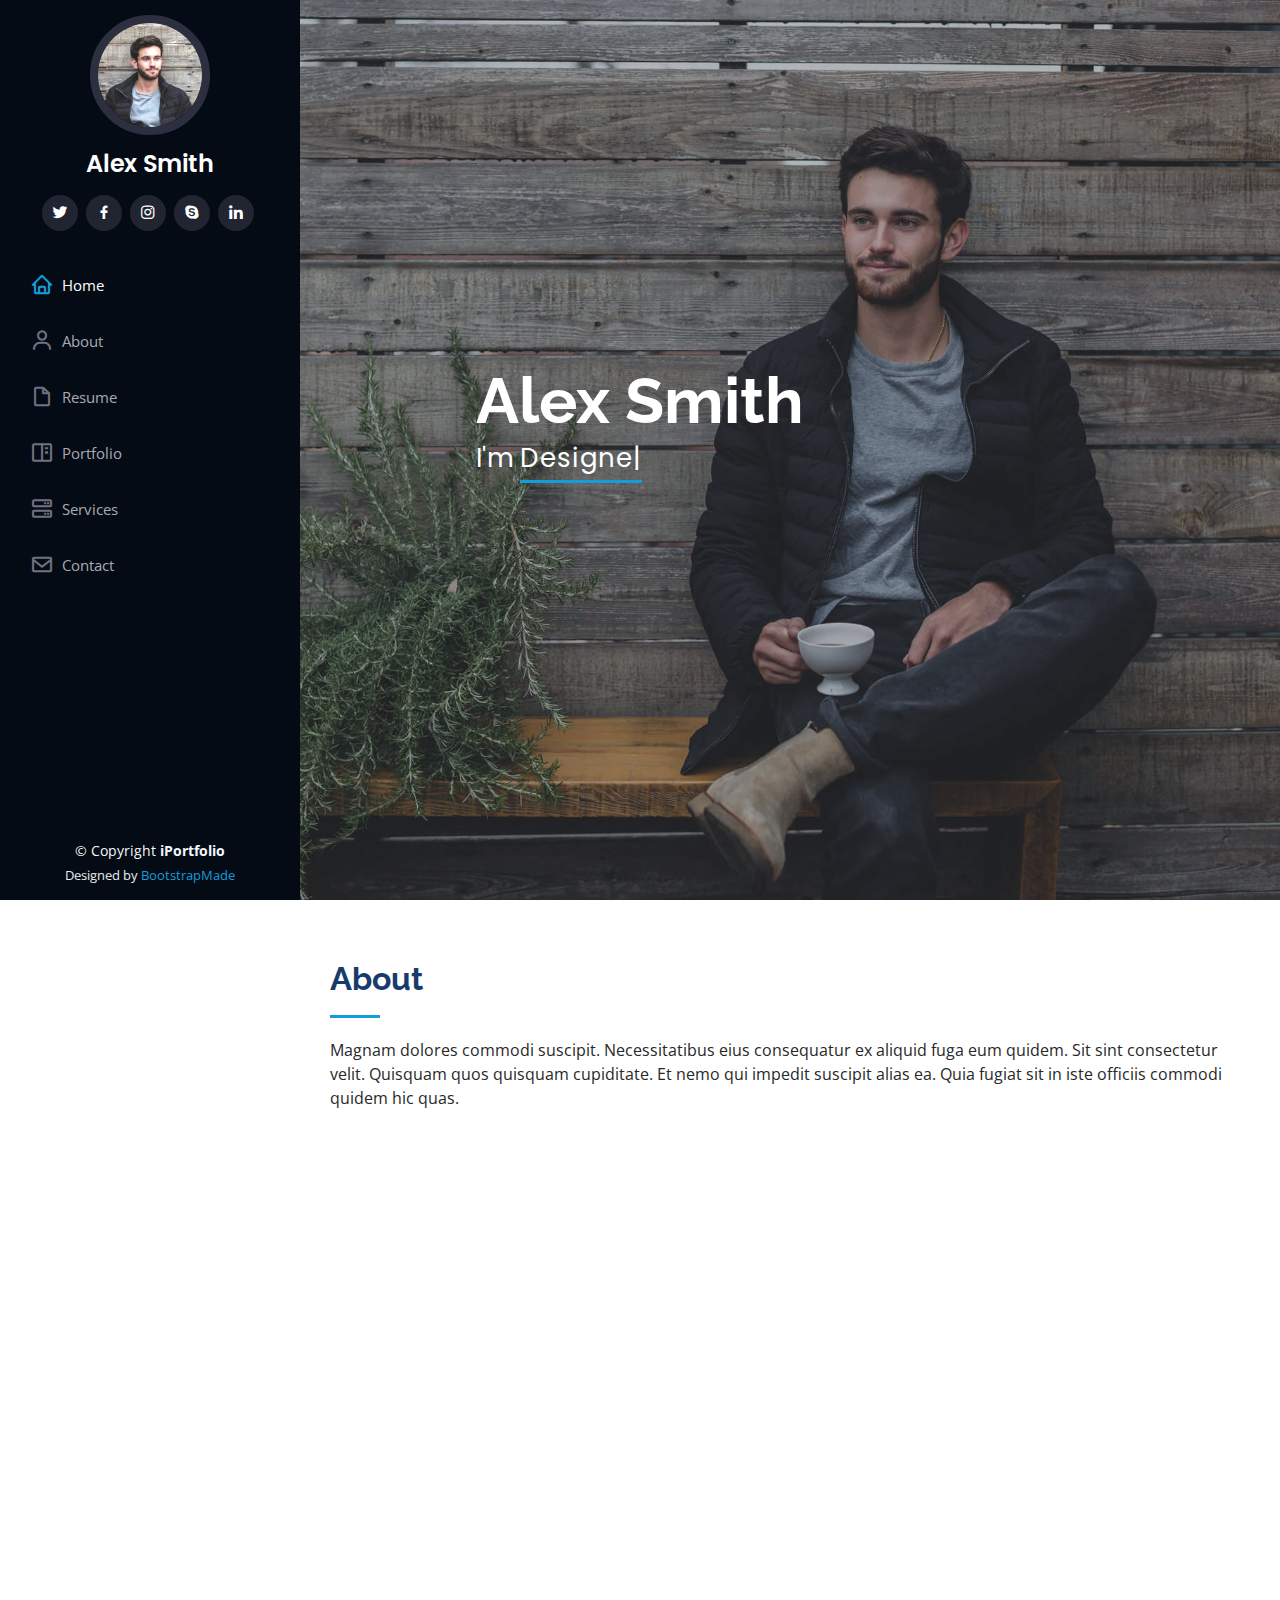
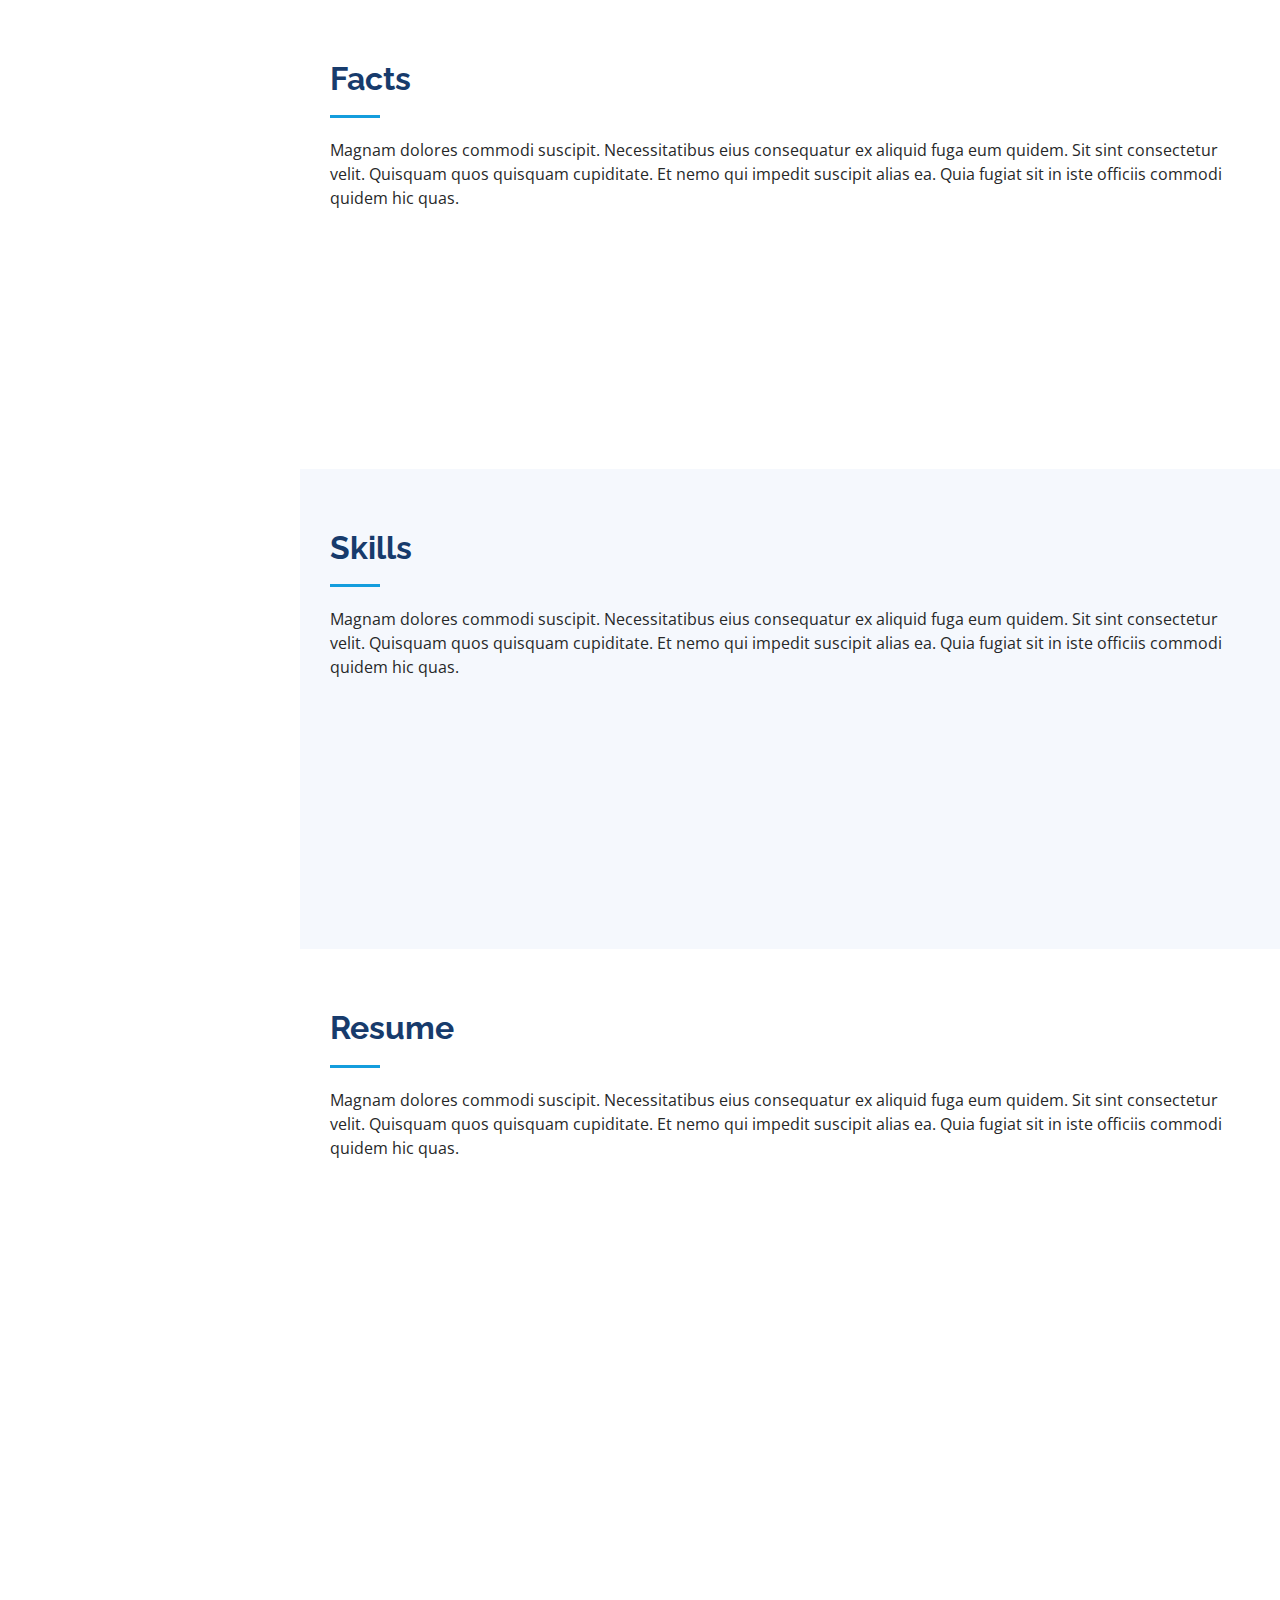
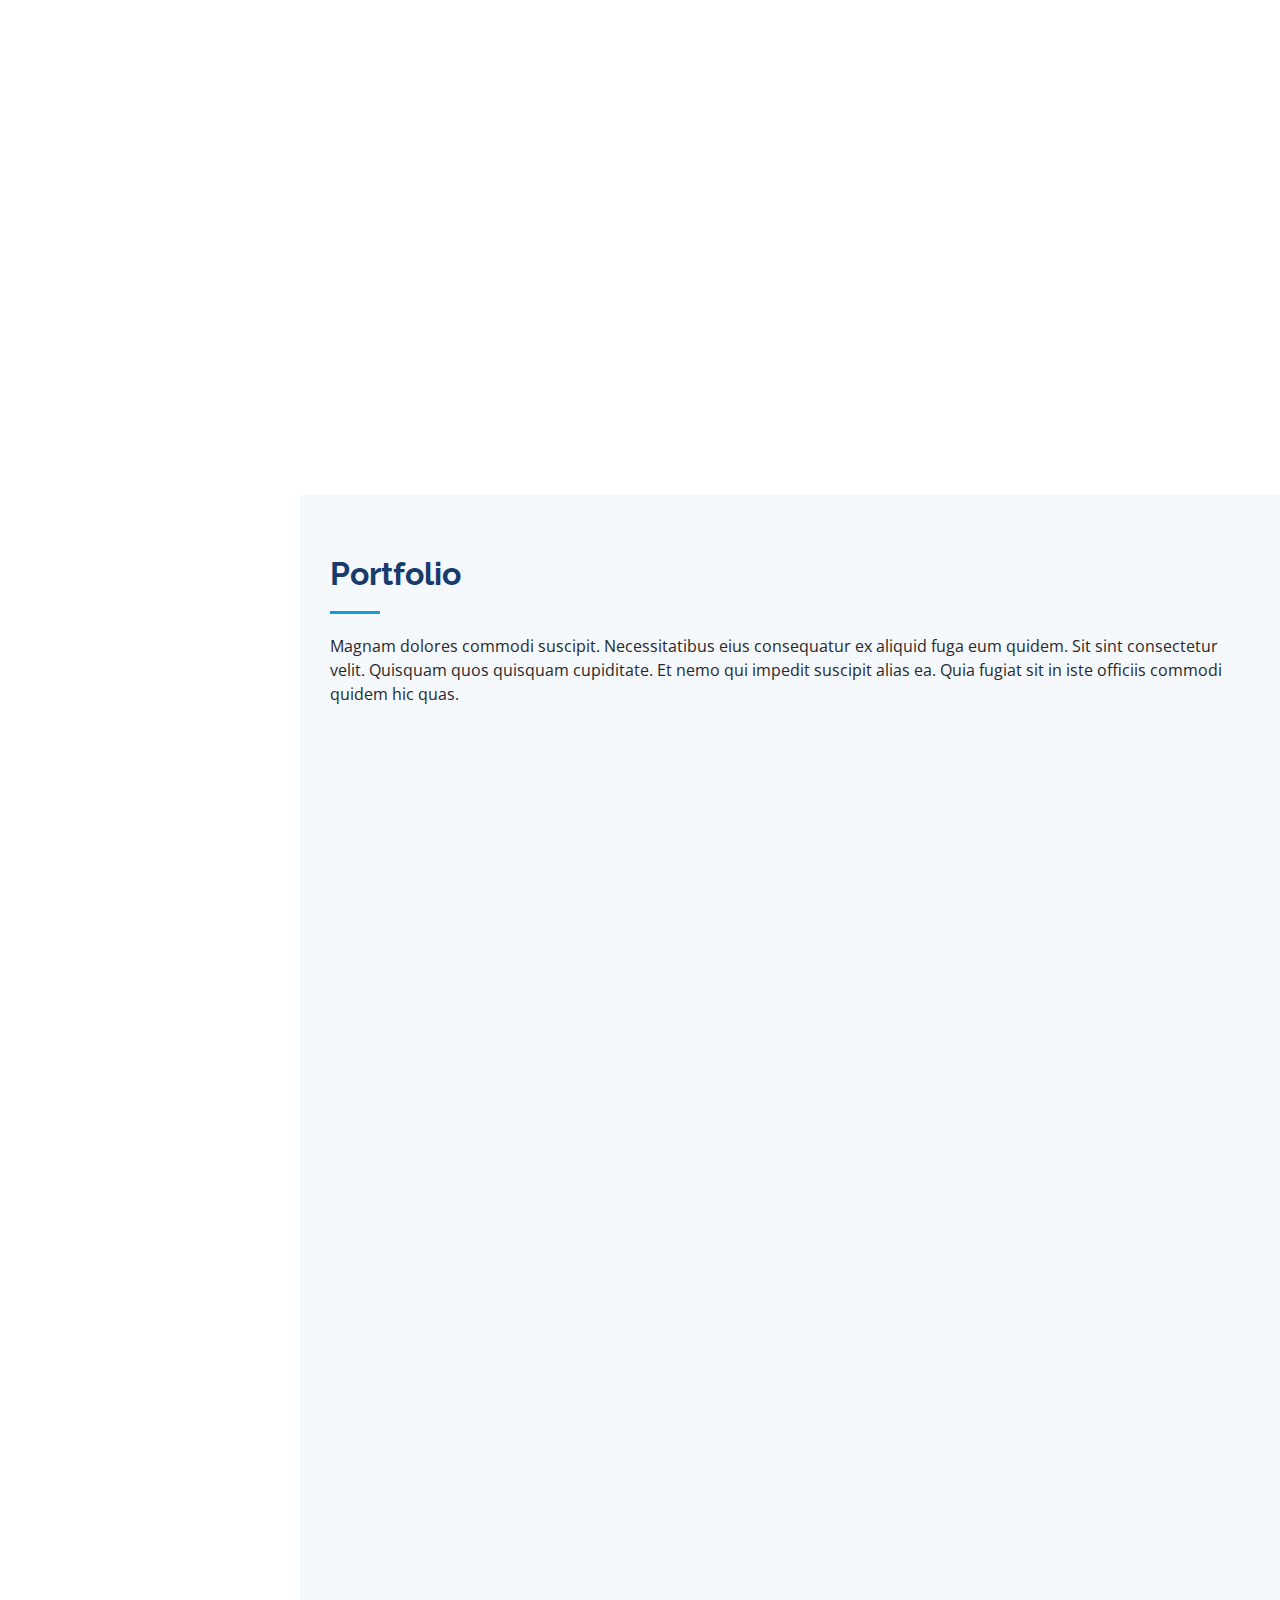
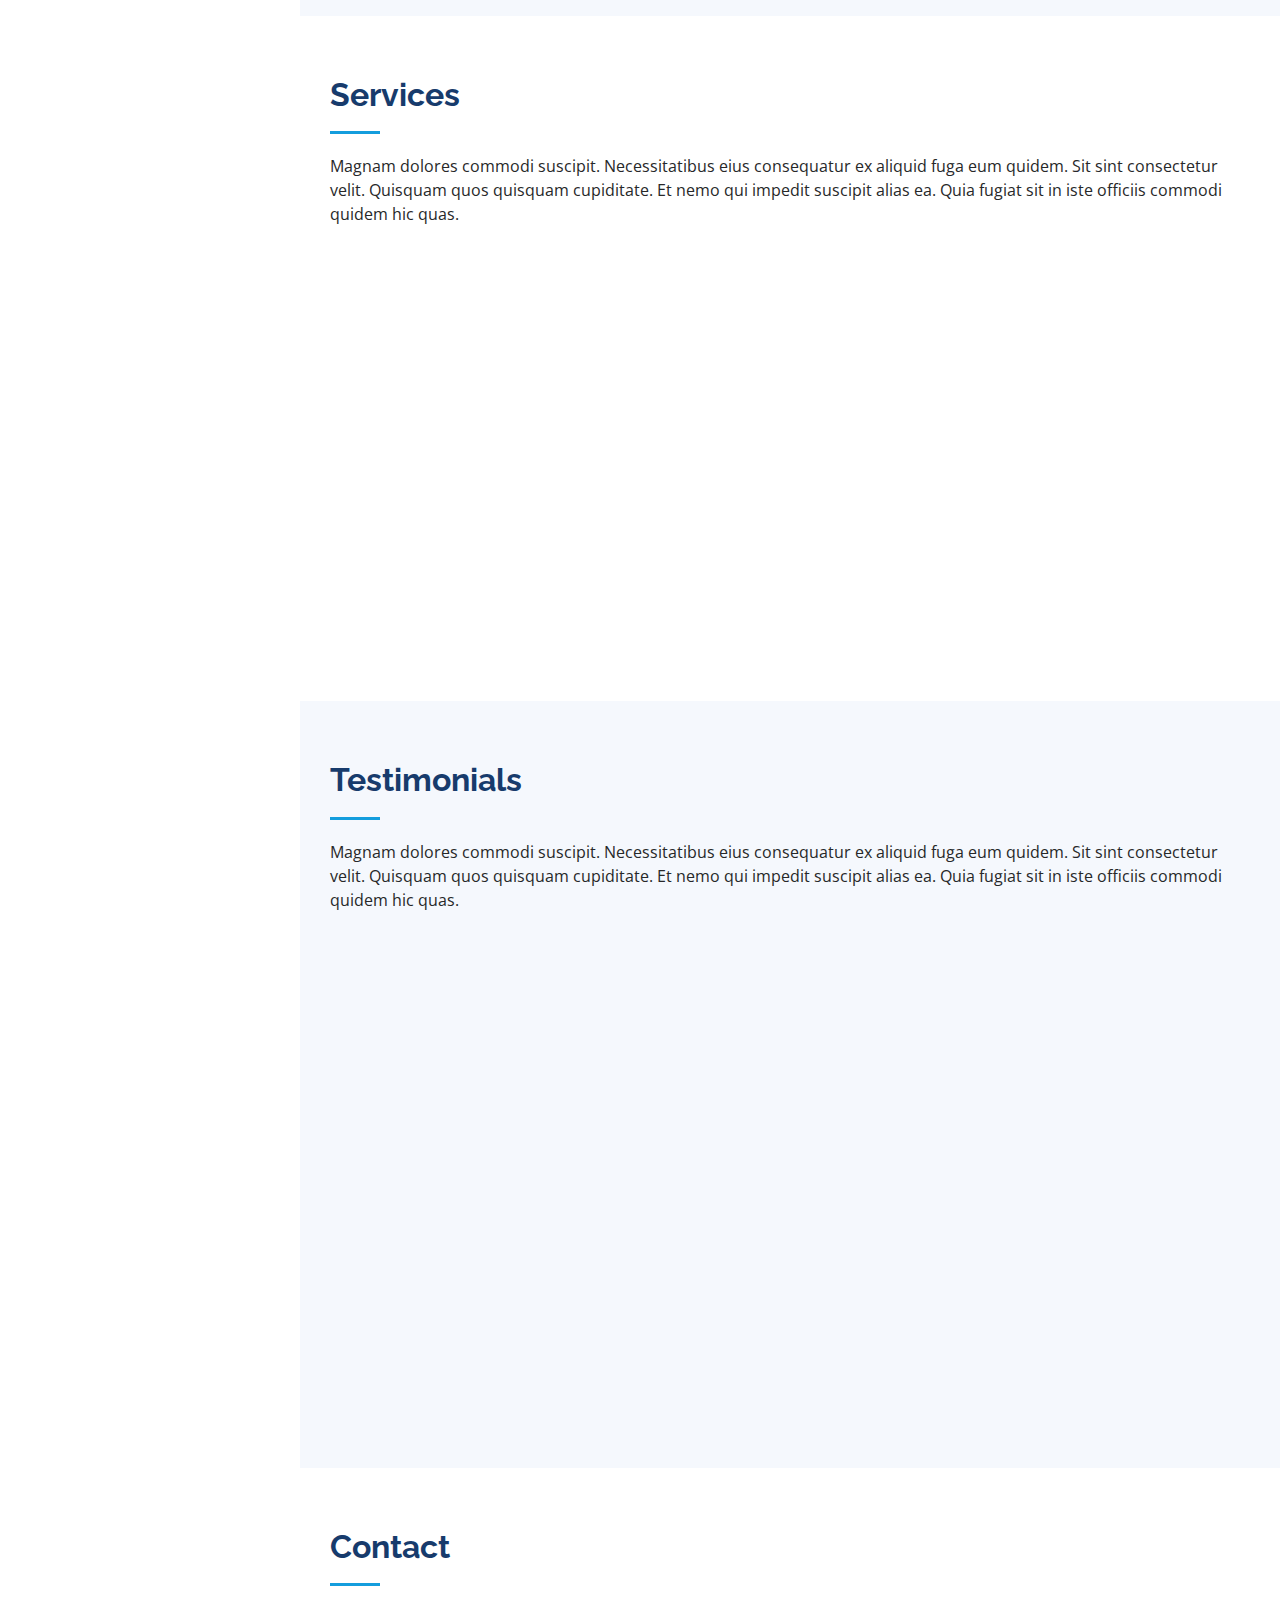
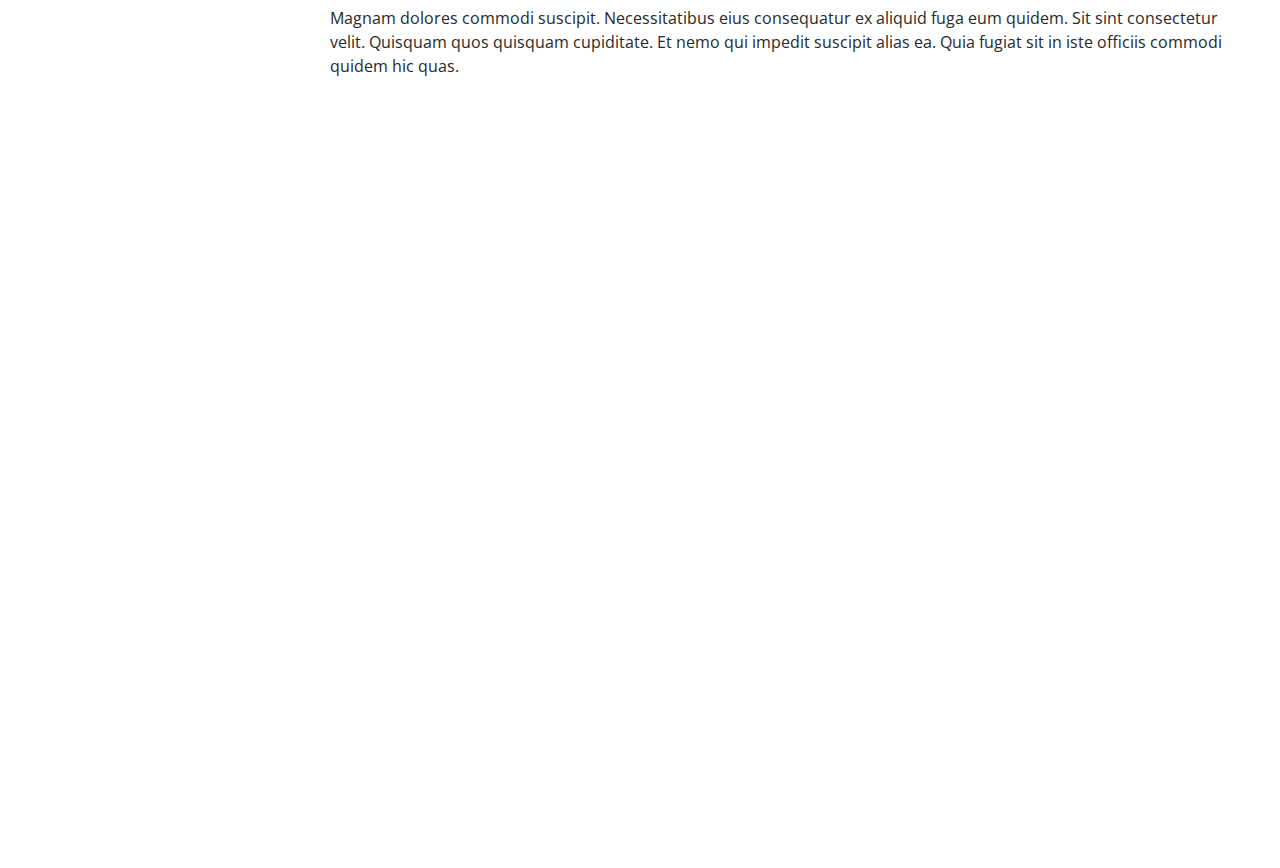
==== index.html @ bb25eb6f "first commit" ====
<!DOCTYPE html>
<html lang="en">

<head>
  <meta charset="utf-8">
  <meta content="width=device-width, initial-scale=1.0" name="viewport">

  <title>iPortfolio Bootstrap Template - Index</title>
  <meta content="" name="description">
  <meta content="" name="keywords">

  <!-- Favicons -->
  <link href="assets/img/favicon.png" rel="icon">
  <link href="assets/img/apple-touch-icon.png" rel="apple-touch-icon">

  <!-- Google Fonts -->
  <link href="https://fonts.googleapis.com/css?family=Open+Sans:300,300i,400,400i,600,600i,700,700i|Raleway:300,300i,400,400i,500,500i,600,600i,700,700i|Poppins:300,300i,400,400i,500,500i,600,600i,700,700i" rel="stylesheet">

  <!-- Vendor CSS Files -->
  <link href="assets/vendor/aos/aos.css" rel="stylesheet">
  <link href="assets/vendor/bootstrap/css/bootstrap.min.css" rel="stylesheet">
  <link href="assets/vendor/bootstrap-icons/bootstrap-icons.css" rel="stylesheet">
  <link href="assets/vendor/boxicons/css/boxicons.min.css" rel="stylesheet">
  <link href="assets/vendor/glightbox/css/glightbox.min.css" rel="stylesheet">
  <link href="assets/vendor/swiper/swiper-bundle.min.css" rel="stylesheet">

  <!-- Template Main CSS File -->
  <link href="assets/css/style.css" rel="stylesheet">

  <!-- =======================================================
  * Template Name: iPortfolio
  * Updated: May 30 2023 with Bootstrap v5.3.0
  * Template URL: https://bootstrapmade.com/iportfolio-bootstrap-portfolio-websites-template/
  * Author: BootstrapMade.com
  * License: https://bootstrapmade.com/license/
  ======================================================== -->
</head>

<body>

  <!-- ======= Mobile nav toggle button ======= -->
  <i class="bi bi-list mobile-nav-toggle d-xl-none"></i>

  <!-- ======= Header ======= -->
  <header id="header">
    <div class="d-flex flex-column">

      <div class="profile">
        <img src="assets/img/profile-img.jpg" alt="" class="img-fluid rounded-circle">
        <h1 class="text-light"><a href="index.html">Alex Smith</a></h1>
        <div class="social-links mt-3 text-center">
          <a href="#" class="twitter"><i class="bx bxl-twitter"></i></a>
          <a href="#" class="facebook"><i class="bx bxl-facebook"></i></a>
          <a href="#" class="instagram"><i class="bx bxl-instagram"></i></a>
          <a href="#" class="google-plus"><i class="bx bxl-skype"></i></a>
          <a href="#" class="linkedin"><i class="bx bxl-linkedin"></i></a>
        </div>
      </div>

      <nav id="navbar" class="nav-menu navbar">
        <ul>
          <li><a href="#hero" class="nav-link scrollto active"><i class="bx bx-home"></i> <span>Home</span></a></li>
          <li><a href="#about" class="nav-link scrollto"><i class="bx bx-user"></i> <span>About</span></a></li>
          <li><a href="#resume" class="nav-link scrollto"><i class="bx bx-file-blank"></i> <span>Resume</span></a></li>
          <li><a href="#portfolio" class="nav-link scrollto"><i class="bx bx-book-content"></i> <span>Portfolio</span></a></li>
          <li><a href="#services" class="nav-link scrollto"><i class="bx bx-server"></i> <span>Services</span></a></li>
          <li><a href="#contact" class="nav-link scrollto"><i class="bx bx-envelope"></i> <span>Contact</span></a></li>
        </ul>
      </nav><!-- .nav-menu -->
    </div>
  </header><!-- End Header -->

  <!-- ======= Hero Section ======= -->
  <section id="hero" class="d-flex flex-column justify-content-center align-items-center">
    <div class="hero-container" data-aos="fade-in">
      <h1>Alex Smith</h1>
      <p>I'm <span class="typed" data-typed-items="Designer, Developer, Freelancer, Photographer"></span></p>
    </div>
  </section><!-- End Hero -->

  <main id="main">

    <!-- ======= About Section ======= -->
    <section id="about" class="about">
      <div class="container">

        <div class="section-title">
          <h2>About</h2>
          <p>Magnam dolores commodi suscipit. Necessitatibus eius consequatur ex aliquid fuga eum quidem. Sit sint consectetur velit. Quisquam quos quisquam cupiditate. Et nemo qui impedit suscipit alias ea. Quia fugiat sit in iste officiis commodi quidem hic quas.</p>
        </div>

        <div class="row">
          <div class="col-lg-4" data-aos="fade-right">
            <img src="assets/img/profile-img.jpg" class="img-fluid" alt="">
          </div>
          <div class="col-lg-8 pt-4 pt-lg-0 content" data-aos="fade-left">
            <h3>UI/UX Designer &amp; Web Developer.</h3>
            <p class="fst-italic">
              Lorem ipsum dolor sit amet, consectetur adipiscing elit, sed do eiusmod tempor incididunt ut labore et dolore
              magna aliqua.
            </p>
            <div class="row">
              <div class="col-lg-6">
                <ul>
                  <li><i class="bi bi-chevron-right"></i> <strong>Birthday:</strong> <span>1 May 1995</span></li>
                  <li><i class="bi bi-chevron-right"></i> <strong>Website:</strong> <span>www.example.com</span></li>
                  <li><i class="bi bi-chevron-right"></i> <strong>Phone:</strong> <span>+123 456 7890</span></li>
                  <li><i class="bi bi-chevron-right"></i> <strong>City:</strong> <span>New York, USA</span></li>
                </ul>
              </div>
              <div class="col-lg-6">
                <ul>
                  <li><i class="bi bi-chevron-right"></i> <strong>Age:</strong> <span>30</span></li>
                  <li><i class="bi bi-chevron-right"></i> <strong>Degree:</strong> <span>Master</span></li>
                  <li><i class="bi bi-chevron-right"></i> <strong>PhEmailone:</strong> <span>email@example.com</span></li>
                  <li><i class="bi bi-chevron-right"></i> <strong>Freelance:</strong> <span>Available</span></li>
                </ul>
              </div>
            </div>
            <p>
              Officiis eligendi itaque labore et dolorum mollitia officiis optio vero. Quisquam sunt adipisci omnis et ut. Nulla accusantium dolor incidunt officia tempore. Et eius omnis.
              Cupiditate ut dicta maxime officiis quidem quia. Sed et consectetur qui quia repellendus itaque neque. Aliquid amet quidem ut quaerat cupiditate. Ab et eum qui repellendus omnis culpa magni laudantium dolores.
            </p>
          </div>
        </div>

      </div>
    </section><!-- End About Section -->

    <!-- ======= Facts Section ======= -->
    <section id="facts" class="facts">
      <div class="container">

        <div class="section-title">
          <h2>Facts</h2>
          <p>Magnam dolores commodi suscipit. Necessitatibus eius consequatur ex aliquid fuga eum quidem. Sit sint consectetur velit. Quisquam quos quisquam cupiditate. Et nemo qui impedit suscipit alias ea. Quia fugiat sit in iste officiis commodi quidem hic quas.</p>
        </div>

        <div class="row no-gutters">

          <div class="col-lg-3 col-md-6 d-md-flex align-items-md-stretch" data-aos="fade-up">
            <div class="count-box">
              <i class="bi bi-emoji-smile"></i>
              <span data-purecounter-start="0" data-purecounter-end="232" data-purecounter-duration="1" class="purecounter"></span>
              <p><strong>Happy Clients</strong> consequuntur quae</p>
            </div>
          </div>

          <div class="col-lg-3 col-md-6 d-md-flex align-items-md-stretch" data-aos="fade-up" data-aos-delay="100">
            <div class="count-box">
              <i class="bi bi-journal-richtext"></i>
              <span data-purecounter-start="0" data-purecounter-end="521" data-purecounter-duration="1" class="purecounter"></span>
              <p><strong>Projects</strong> adipisci atque cum quia aut</p>
            </div>
          </div>

          <div class="col-lg-3 col-md-6 d-md-flex align-items-md-stretch" data-aos="fade-up" data-aos-delay="200">
            <div class="count-box">
              <i class="bi bi-headset"></i>
              <span data-purecounter-start="0" data-purecounter-end="1453" data-purecounter-duration="1" class="purecounter"></span>
              <p><strong>Hours Of Support</strong> aut commodi quaerat</p>
            </div>
          </div>

          <div class="col-lg-3 col-md-6 d-md-flex align-items-md-stretch" data-aos="fade-up" data-aos-delay="300">
            <div class="count-box">
              <i class="bi bi-people"></i>
              <span data-purecounter-start="0" data-purecounter-end="32" data-purecounter-duration="1" class="purecounter"></span>
              <p><strong>Hard Workers</strong> rerum asperiores dolor</p>
            </div>
          </div>

        </div>

      </div>
    </section><!-- End Facts Section -->

    <!-- ======= Skills Section ======= -->
    <section id="skills" class="skills section-bg">
      <div class="container">

        <div class="section-title">
          <h2>Skills</h2>
          <p>Magnam dolores commodi suscipit. Necessitatibus eius consequatur ex aliquid fuga eum quidem. Sit sint consectetur velit. Quisquam quos quisquam cupiditate. Et nemo qui impedit suscipit alias ea. Quia fugiat sit in iste officiis commodi quidem hic quas.</p>
        </div>

        <div class="row skills-content">

          <div class="col-lg-6" data-aos="fade-up">

            <div class="progress">
              <span class="skill">HTML <i class="val">100%</i></span>
              <div class="progress-bar-wrap">
                <div class="progress-bar" role="progressbar" aria-valuenow="100" aria-valuemin="0" aria-valuemax="100"></div>
              </div>
            </div>

            <div class="progress">
              <span class="skill">CSS <i class="val">90%</i></span>
              <div class="progress-bar-wrap">
                <div class="progress-bar" role="progressbar" aria-valuenow="90" aria-valuemin="0" aria-valuemax="100"></div>
              </div>
            </div>

            <div class="progress">
              <span class="skill">JavaScript <i class="val">75%</i></span>
              <div class="progress-bar-wrap">
                <div class="progress-bar" role="progressbar" aria-valuenow="75" aria-valuemin="0" aria-valuemax="100"></div>
              </div>
            </div>

          </div>

          <div class="col-lg-6" data-aos="fade-up" data-aos-delay="100">

            <div class="progress">
              <span class="skill">PHP <i class="val">80%</i></span>
              <div class="progress-bar-wrap">
                <div class="progress-bar" role="progressbar" aria-valuenow="80" aria-valuemin="0" aria-valuemax="100"></div>
              </div>
            </div>

            <div class="progress">
              <span class="skill">WordPress/CMS <i class="val">90%</i></span>
              <div class="progress-bar-wrap">
                <div class="progress-bar" role="progressbar" aria-valuenow="90" aria-valuemin="0" aria-valuemax="100"></div>
              </div>
            </div>

            <div class="progress">
              <span class="skill">Photoshop <i class="val">55%</i></span>
              <div class="progress-bar-wrap">
                <div class="progress-bar" role="progressbar" aria-valuenow="55" aria-valuemin="0" aria-valuemax="100"></div>
              </div>
            </div>

          </div>

        </div>

      </div>
    </section><!-- End Skills Section -->

    <!-- ======= Resume Section ======= -->
    <section id="resume" class="resume">
      <div class="container">

        <div class="section-title">
          <h2>Resume</h2>
          <p>Magnam dolores commodi suscipit. Necessitatibus eius consequatur ex aliquid fuga eum quidem. Sit sint consectetur velit. Quisquam quos quisquam cupiditate. Et nemo qui impedit suscipit alias ea. Quia fugiat sit in iste officiis commodi quidem hic quas.</p>
        </div>

        <div class="row">
          <div class="col-lg-6" data-aos="fade-up">
            <h3 class="resume-title">Sumary</h3>
            <div class="resume-item pb-0">
              <h4>Alex Smith</h4>
              <p><em>Innovative and deadline-driven Graphic Designer with 3+ years of experience designing and developing user-centered digital/print marketing material from initial concept to final, polished deliverable.</em></p>
              <ul>
                <li>Portland par 127,Orlando, FL</li>
                <li>(123) 456-7891</li>
                <li>alice.barkley@example.com</li>
              </ul>
            </div>

            <h3 class="resume-title">Education</h3>
            <div class="resume-item">
              <h4>Master of Fine Arts &amp; Graphic Design</h4>
              <h5>2015 - 2016</h5>
              <p><em>Rochester Institute of Technology, Rochester, NY</em></p>
              <p>Qui deserunt veniam. Et sed aliquam labore tempore sed quisquam iusto autem sit. Ea vero voluptatum qui ut dignissimos deleniti nerada porti sand markend</p>
            </div>
            <div class="resume-item">
              <h4>Bachelor of Fine Arts &amp; Graphic Design</h4>
              <h5>2010 - 2014</h5>
              <p><em>Rochester Institute of Technology, Rochester, NY</em></p>
              <p>Quia nobis sequi est occaecati aut. Repudiandae et iusto quae reiciendis et quis Eius vel ratione eius unde vitae rerum voluptates asperiores voluptatem Earum molestiae consequatur neque etlon sader mart dila</p>
            </div>
          </div>
          <div class="col-lg-6" data-aos="fade-up" data-aos-delay="100">
            <h3 class="resume-title">Professional Experience</h3>
            <div class="resume-item">
              <h4>Senior graphic design specialist</h4>
              <h5>2019 - Present</h5>
              <p><em>Experion, New York, NY </em></p>
              <ul>
                <li>Lead in the design, development, and implementation of the graphic, layout, and production communication materials</li>
                <li>Delegate tasks to the 7 members of the design team and provide counsel on all aspects of the project. </li>
                <li>Supervise the assessment of all graphic materials in order to ensure quality and accuracy of the design</li>
                <li>Oversee the efficient use of production project budgets ranging from $2,000 - $25,000</li>
              </ul>
            </div>
            <div class="resume-item">
              <h4>Graphic design specialist</h4>
              <h5>2017 - 2018</h5>
              <p><em>Stepping Stone Advertising, New York, NY</em></p>
              <ul>
                <li>Developed numerous marketing programs (logos, brochures,infographics, presentations, and advertisements).</li>
                <li>Managed up to 5 projects or tasks at a given time while under pressure</li>
                <li>Recommended and consulted with clients on the most appropriate graphic design</li>
                <li>Created 4+ design presentations and proposals a month for clients and account managers</li>
              </ul>
            </div>
          </div>
        </div>

      </div>
    </section><!-- End Resume Section -->

    <!-- ======= Portfolio Section ======= -->
    <section id="portfolio" class="portfolio section-bg">
      <div class="container">

        <div class="section-title">
          <h2>Portfolio</h2>
          <p>Magnam dolores commodi suscipit. Necessitatibus eius consequatur ex aliquid fuga eum quidem. Sit sint consectetur velit. Quisquam quos quisquam cupiditate. Et nemo qui impedit suscipit alias ea. Quia fugiat sit in iste officiis commodi quidem hic quas.</p>
        </div>

        <div class="row" data-aos="fade-up">
          <div class="col-lg-12 d-flex justify-content-center">
            <ul id="portfolio-flters">
              <li data-filter="*" class="filter-active">All</li>
              <li data-filter=".filter-app">App</li>
              <li data-filter=".filter-card">Card</li>
              <li data-filter=".filter-web">Web</li>
            </ul>
          </div>
        </div>

        <div class="row portfolio-container" data-aos="fade-up" data-aos-delay="100">

          <div class="col-lg-4 col-md-6 portfolio-item filter-app">
            <div class="portfolio-wrap">
              <img src="assets/img/portfolio/portfolio-1.jpg" class="img-fluid" alt="">
              <div class="portfolio-links">
                <a href="assets/img/portfolio/portfolio-1.jpg" data-gallery="portfolioGallery" class="portfolio-lightbox" title="App 1"><i class="bx bx-plus"></i></a>
                <a href="portfolio-details.html" title="More Details"><i class="bx bx-link"></i></a>
              </div>
            </div>
          </div>

          <div class="col-lg-4 col-md-6 portfolio-item filter-web">
            <div class="portfolio-wrap">
              <img src="assets/img/portfolio/portfolio-2.jpg" class="img-fluid" alt="">
              <div class="portfolio-links">
                <a href="assets/img/portfolio/portfolio-2.jpg" data-gallery="portfolioGallery" class="portfolio-lightbox" title="Web 3"><i class="bx bx-plus"></i></a>
                <a href="portfolio-details.html" title="More Details"><i class="bx bx-link"></i></a>
              </div>
            </div>
          </div>

          <div class="col-lg-4 col-md-6 portfolio-item filter-app">
            <div class="portfolio-wrap">
              <img src="assets/img/portfolio/portfolio-3.jpg" class="img-fluid" alt="">
              <div class="portfolio-links">
                <a href="assets/img/portfolio/portfolio-3.jpg" data-gallery="portfolioGallery" class="portfolio-lightbox" title="App 2"><i class="bx bx-plus"></i></a>
                <a href="portfolio-details.html" title="More Details"><i class="bx bx-link"></i></a>
              </div>
            </div>
          </div>

          <div class="col-lg-4 col-md-6 portfolio-item filter-card">
            <div class="portfolio-wrap">
              <img src="assets/img/portfolio/portfolio-4.jpg" class="img-fluid" alt="">
              <div class="portfolio-links">
                <a href="assets/img/portfolio/portfolio-4.jpg" data-gallery="portfolioGallery" class="portfolio-lightbox" title="Card 2"><i class="bx bx-plus"></i></a>
                <a href="portfolio-details.html" title="More Details"><i class="bx bx-link"></i></a>
              </div>
            </div>
          </div>

          <div class="col-lg-4 col-md-6 portfolio-item filter-web">
            <div class="portfolio-wrap">
              <img src="assets/img/portfolio/portfolio-5.jpg" class="img-fluid" alt="">
              <div class="portfolio-links">
                <a href="assets/img/portfolio/portfolio-5.jpg" data-gallery="portfolioGallery" class="portfolio-lightbox" title="Web 2"><i class="bx bx-plus"></i></a>
                <a href="portfolio-details.html" title="More Details"><i class="bx bx-link"></i></a>
              </div>
            </div>
          </div>

          <div class="col-lg-4 col-md-6 portfolio-item filter-app">
            <div class="portfolio-wrap">
              <img src="assets/img/portfolio/portfolio-6.jpg" class="img-fluid" alt="">
              <div class="portfolio-links">
                <a href="assets/img/portfolio/portfolio-6.jpg" data-gallery="portfolioGallery" class="portfolio-lightbox" title="App 3"><i class="bx bx-plus"></i></a>
                <a href="portfolio-details.html" title="More Details"><i class="bx bx-link"></i></a>
              </div>
            </div>
          </div>

          <div class="col-lg-4 col-md-6 portfolio-item filter-card">
            <div class="portfolio-wrap">
              <img src="assets/img/portfolio/portfolio-7.jpg" class="img-fluid" alt="">
              <div class="portfolio-links">
                <a href="assets/img/portfolio/portfolio-7.jpg" data-gallery="portfolioGallery" class="portfolio-lightbox" title="Card 1"><i class="bx bx-plus"></i></a>
                <a href="portfolio-details.html" title="More Details"><i class="bx bx-link"></i></a>
              </div>
            </div>
          </div>

          <div class="col-lg-4 col-md-6 portfolio-item filter-card">
            <div class="portfolio-wrap">
              <img src="assets/img/portfolio/portfolio-8.jpg" class="img-fluid" alt="">
              <div class="portfolio-links">
                <a href="assets/img/portfolio/portfolio-8.jpg" data-gallery="portfolioGallery" class="portfolio-lightbox" title="Card 3"><i class="bx bx-plus"></i></a>
                <a href="portfolio-details.html" title="More Details"><i class="bx bx-link"></i></a>
              </div>
            </div>
          </div>

          <div class="col-lg-4 col-md-6 portfolio-item filter-web">
            <div class="portfolio-wrap">
              <img src="assets/img/portfolio/portfolio-9.jpg" class="img-fluid" alt="">
              <div class="portfolio-links">
                <a href="assets/img/portfolio/portfolio-9.jpg" data-gallery="portfolioGallery" class="portfolio-lightbox" title="Web 3"><i class="bx bx-plus"></i></a>
                <a href="portfolio-details.html" title="More Details"><i class="bx bx-link"></i></a>
              </div>
            </div>
          </div>

        </div>

      </div>
    </section><!-- End Portfolio Section -->

    <!-- ======= Services Section ======= -->
    <section id="services" class="services">
      <div class="container">

        <div class="section-title">
          <h2>Services</h2>
          <p>Magnam dolores commodi suscipit. Necessitatibus eius consequatur ex aliquid fuga eum quidem. Sit sint consectetur velit. Quisquam quos quisquam cupiditate. Et nemo qui impedit suscipit alias ea. Quia fugiat sit in iste officiis commodi quidem hic quas.</p>
        </div>

        <div class="row">
          <div class="col-lg-4 col-md-6 icon-box" data-aos="fade-up">
            <div class="icon"><i class="bi bi-briefcase"></i></div>
            <h4 class="title"><a href="">Lorem Ipsum</a></h4>
            <p class="description">Voluptatum deleniti atque corrupti quos dolores et quas molestias excepturi sint occaecati cupiditate non provident</p>
          </div>
          <div class="col-lg-4 col-md-6 icon-box" data-aos="fade-up" data-aos-delay="100">
            <div class="icon"><i class="bi bi-card-checklist"></i></div>
            <h4 class="title"><a href="">Dolor Sitema</a></h4>
            <p class="description">Minim veniam, quis nostrud exercitation ullamco laboris nisi ut aliquip ex ea commodo consequat tarad limino ata</p>
          </div>
          <div class="col-lg-4 col-md-6 icon-box" data-aos="fade-up" data-aos-delay="200">
            <div class="icon"><i class="bi bi-bar-chart"></i></div>
            <h4 class="title"><a href="">Sed ut perspiciatis</a></h4>
            <p class="description">Duis aute irure dolor in reprehenderit in voluptate velit esse cillum dolore eu fugiat nulla pariatur</p>
          </div>
          <div class="col-lg-4 col-md-6 icon-box" data-aos="fade-up" data-aos-delay="300">
            <div class="icon"><i class="bi bi-binoculars"></i></div>
            <h4 class="title"><a href="">Magni Dolores</a></h4>
            <p class="description">Excepteur sint occaecat cupidatat non proident, sunt in culpa qui officia deserunt mollit anim id est laborum</p>
          </div>
          <div class="col-lg-4 col-md-6 icon-box" data-aos="fade-up" data-aos-delay="400">
            <div class="icon"><i class="bi bi-brightness-high"></i></div>
            <h4 class="title"><a href="">Nemo Enim</a></h4>
            <p class="description">At vero eos et accusamus et iusto odio dignissimos ducimus qui blanditiis praesentium voluptatum deleniti atque</p>
          </div>
          <div class="col-lg-4 col-md-6 icon-box" data-aos="fade-up" data-aos-delay="500">
            <div class="icon"><i class="bi bi-calendar4-week"></i></div>
            <h4 class="title"><a href="">Eiusmod Tempor</a></h4>
            <p class="description">Et harum quidem rerum facilis est et expedita distinctio. Nam libero tempore, cum soluta nobis est eligendi</p>
          </div>
        </div>

      </div>
    </section><!-- End Services Section -->

    <!-- ======= Testimonials Section ======= -->
    <section id="testimonials" class="testimonials section-bg">
      <div class="container">

        <div class="section-title">
          <h2>Testimonials</h2>
          <p>Magnam dolores commodi suscipit. Necessitatibus eius consequatur ex aliquid fuga eum quidem. Sit sint consectetur velit. Quisquam quos quisquam cupiditate. Et nemo qui impedit suscipit alias ea. Quia fugiat sit in iste officiis commodi quidem hic quas.</p>
        </div>

        <div class="testimonials-slider swiper" data-aos="fade-up" data-aos-delay="100">
          <div class="swiper-wrapper">

            <div class="swiper-slide">
              <div class="testimonial-item" data-aos="fade-up">
                <p>
                  <i class="bx bxs-quote-alt-left quote-icon-left"></i>
                  Proin iaculis purus consequat sem cure digni ssim donec porttitora entum suscipit rhoncus. Accusantium quam, ultricies eget id, aliquam eget nibh et. Maecen aliquam, risus at semper.
                  <i class="bx bxs-quote-alt-right quote-icon-right"></i>
                </p>
                <img src="assets/img/testimonials/testimonials-1.jpg" class="testimonial-img" alt="">
                <h3>Saul Goodman</h3>
                <h4>Ceo &amp; Founder</h4>
              </div>
            </div><!-- End testimonial item -->

            <div class="swiper-slide">
              <div class="testimonial-item" data-aos="fade-up" data-aos-delay="100">
                <p>
                  <i class="bx bxs-quote-alt-left quote-icon-left"></i>
                  Export tempor illum tamen malis malis eram quae irure esse labore quem cillum quid cillum eram malis quorum velit fore eram velit sunt aliqua noster fugiat irure amet legam anim culpa.
                  <i class="bx bxs-quote-alt-right quote-icon-right"></i>
                </p>
                <img src="assets/img/testimonials/testimonials-2.jpg" class="testimonial-img" alt="">
                <h3>Sara Wilsson</h3>
                <h4>Designer</h4>
              </div>
            </div><!-- End testimonial item -->

            <div class="swiper-slide">
              <div class="testimonial-item" data-aos="fade-up" data-aos-delay="200">
                <p>
                  <i class="bx bxs-quote-alt-left quote-icon-left"></i>
                  Enim nisi quem export duis labore cillum quae magna enim sint quorum nulla quem veniam duis minim tempor labore quem eram duis noster aute amet eram fore quis sint minim.
                  <i class="bx bxs-quote-alt-right quote-icon-right"></i>
                </p>
                <img src="assets/img/testimonials/testimonials-3.jpg" class="testimonial-img" alt="">
                <h3>Jena Karlis</h3>
                <h4>Store Owner</h4>
              </div>
            </div><!-- End testimonial item -->

            <div class="swiper-slide">
              <div class="testimonial-item" data-aos="fade-up" data-aos-delay="300">
                <p>
                  <i class="bx bxs-quote-alt-left quote-icon-left"></i>
                  Fugiat enim eram quae cillum dolore dolor amet nulla culpa multos export minim fugiat minim velit minim dolor enim duis veniam ipsum anim magna sunt elit fore quem dolore labore illum veniam.
                  <i class="bx bxs-quote-alt-right quote-icon-right"></i>
                </p>
                <img src="assets/img/testimonials/testimonials-4.jpg" class="testimonial-img" alt="">
                <h3>Matt Brandon</h3>
                <h4>Freelancer</h4>
              </div>
            </div><!-- End testimonial item -->

            <div class="swiper-slide">
              <div class="testimonial-item" data-aos="fade-up" data-aos-delay="400">
                <p>
                  <i class="bx bxs-quote-alt-left quote-icon-left"></i>
                  Quis quorum aliqua sint quem legam fore sunt eram irure aliqua veniam tempor noster veniam enim culpa labore duis sunt culpa nulla illum cillum fugiat legam esse veniam culpa fore nisi cillum quid.
                  <i class="bx bxs-quote-alt-right quote-icon-right"></i>
                </p>
                <img src="assets/img/testimonials/testimonials-5.jpg" class="testimonial-img" alt="">
                <h3>John Larson</h3>
                <h4>Entrepreneur</h4>
              </div>
            </div><!-- End testimonial item -->

          </div>
          <div class="swiper-pagination"></div>
        </div>

      </div>
    </section><!-- End Testimonials Section -->

    <!-- ======= Contact Section ======= -->
    <section id="contact" class="contact">
      <div class="container">

        <div class="section-title">
          <h2>Contact</h2>
          <p>Magnam dolores commodi suscipit. Necessitatibus eius consequatur ex aliquid fuga eum quidem. Sit sint consectetur velit. Quisquam quos quisquam cupiditate. Et nemo qui impedit suscipit alias ea. Quia fugiat sit in iste officiis commodi quidem hic quas.</p>
        </div>

        <div class="row" data-aos="fade-in">

          <div class="col-lg-5 d-flex align-items-stretch">
            <div class="info">
              <div class="address">
                <i class="bi bi-geo-alt"></i>
                <h4>Location:</h4>
                <p>A108 Adam Street, New York, NY 535022</p>
              </div>

              <div class="email">
                <i class="bi bi-envelope"></i>
                <h4>Email:</h4>
                <p>info@example.com</p>
              </div>

              <div class="phone">
                <i class="bi bi-phone"></i>
                <h4>Call:</h4>
                <p>+1 5589 55488 55s</p>
              </div>

              <iframe src="https://www.google.com/maps/embed?pb=!1m14!1m8!1m3!1d12097.433213460943!2d-74.0062269!3d40.7101282!3m2!1i1024!2i768!4f13.1!3m3!1m2!1s0x0%3A0xb89d1fe6bc499443!2sDowntown+Conference+Center!5e0!3m2!1smk!2sbg!4v1539943755621" frameborder="0" style="border:0; width: 100%; height: 290px;" allowfullscreen></iframe>
            </div>

          </div>

          <div class="col-lg-7 mt-5 mt-lg-0 d-flex align-items-stretch">
            <form action="forms/contact.php" method="post" role="form" class="php-email-form">
              <div class="row">
                <div class="form-group col-md-6">
                  <label for="name">Your Name</label>
                  <input type="text" name="name" class="form-control" id="name" required>
                </div>
                <div class="form-group col-md-6">
                  <label for="name">Your Email</label>
                  <input type="email" class="form-control" name="email" id="email" required>
                </div>
              </div>
              <div class="form-group">
                <label for="name">Subject</label>
                <input type="text" class="form-control" name="subject" id="subject" required>
              </div>
              <div class="form-group">
                <label for="name">Message</label>
                <textarea class="form-control" name="message" rows="10" required></textarea>
              </div>
              <div class="my-3">
                <div class="loading">Loading</div>
                <div class="error-message"></div>
                <div class="sent-message">Your message has been sent. Thank you!</div>
              </div>
              <div class="text-center"><button type="submit">Send Message</button></div>
            </form>
          </div>

        </div>

      </div>
    </section><!-- End Contact Section -->

  </main><!-- End #main -->

  <!-- ======= Footer ======= -->
  <footer id="footer">
    <div class="container">
      <div class="copyright">
        &copy; Copyright <strong><span>iPortfolio</span></strong>
      </div>
      <div class="credits">
        <!-- All the links in the footer should remain intact. -->
        <!-- You can delete the links only if you purchased the pro version. -->
        <!-- Licensing information: https://bootstrapmade.com/license/ -->
        <!-- Purchase the pro version with working PHP/AJAX contact form: https://bootstrapmade.com/iportfolio-bootstrap-portfolio-websites-template/ -->
        Designed by <a href="https://bootstrapmade.com/">BootstrapMade</a>
      </div>
    </div>
  </footer><!-- End  Footer -->

  <a href="#" class="back-to-top d-flex align-items-center justify-content-center"><i class="bi bi-arrow-up-short"></i></a>

  <!-- Vendor JS Files -->
  <script src="assets/vendor/purecounter/purecounter_vanilla.js"></script>
  <script src="assets/vendor/aos/aos.js"></script>
  <script src="assets/vendor/bootstrap/js/bootstrap.bundle.min.js"></script>
  <script src="assets/vendor/glightbox/js/glightbox.min.js"></script>
  <script src="assets/vendor/isotope-layout/isotope.pkgd.min.js"></script>
  <script src="assets/vendor/swiper/swiper-bundle.min.js"></script>
  <script src="assets/vendor/typed.js/typed.umd.js"></script>
  <script src="assets/vendor/waypoints/noframework.waypoints.js"></script>
  <script src="assets/vendor/php-email-form/validate.js"></script>

  <!-- Template Main JS File -->
  <script src="assets/js/main.js"></script>

</body>

</html>
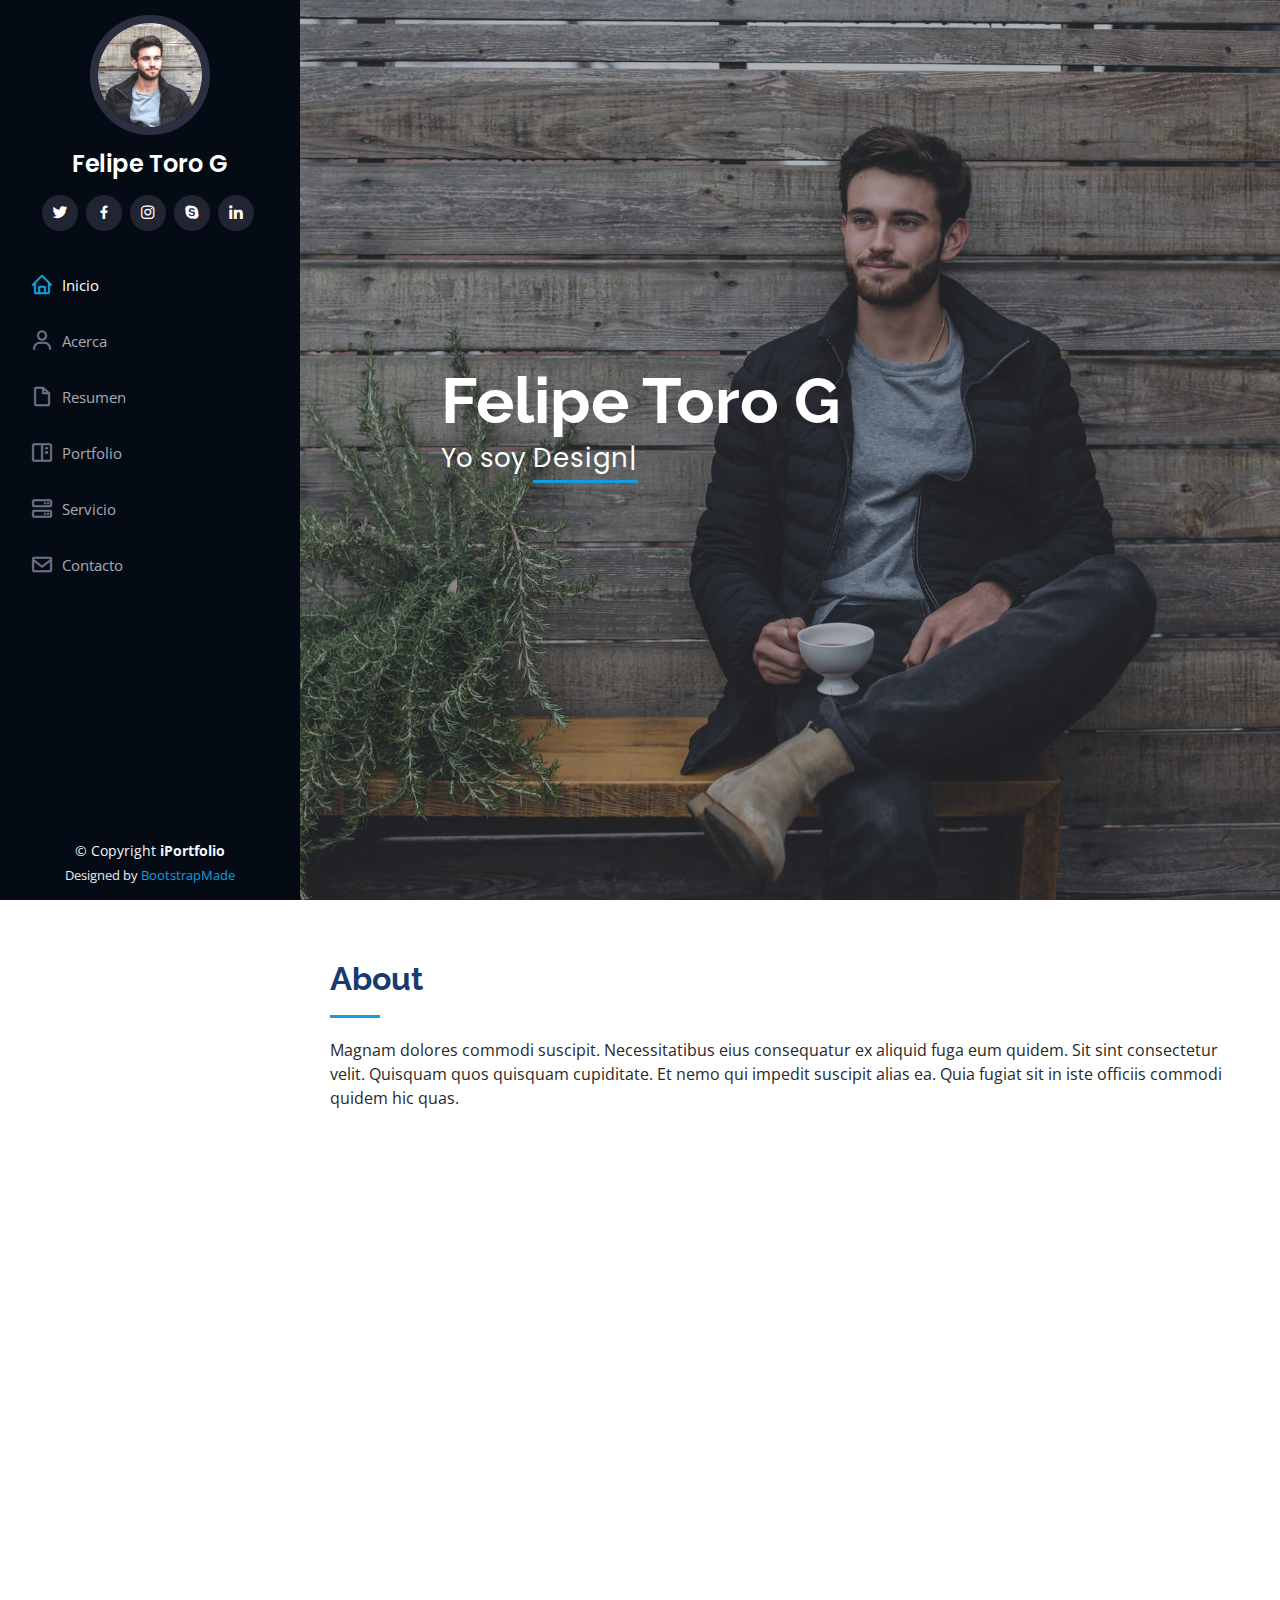
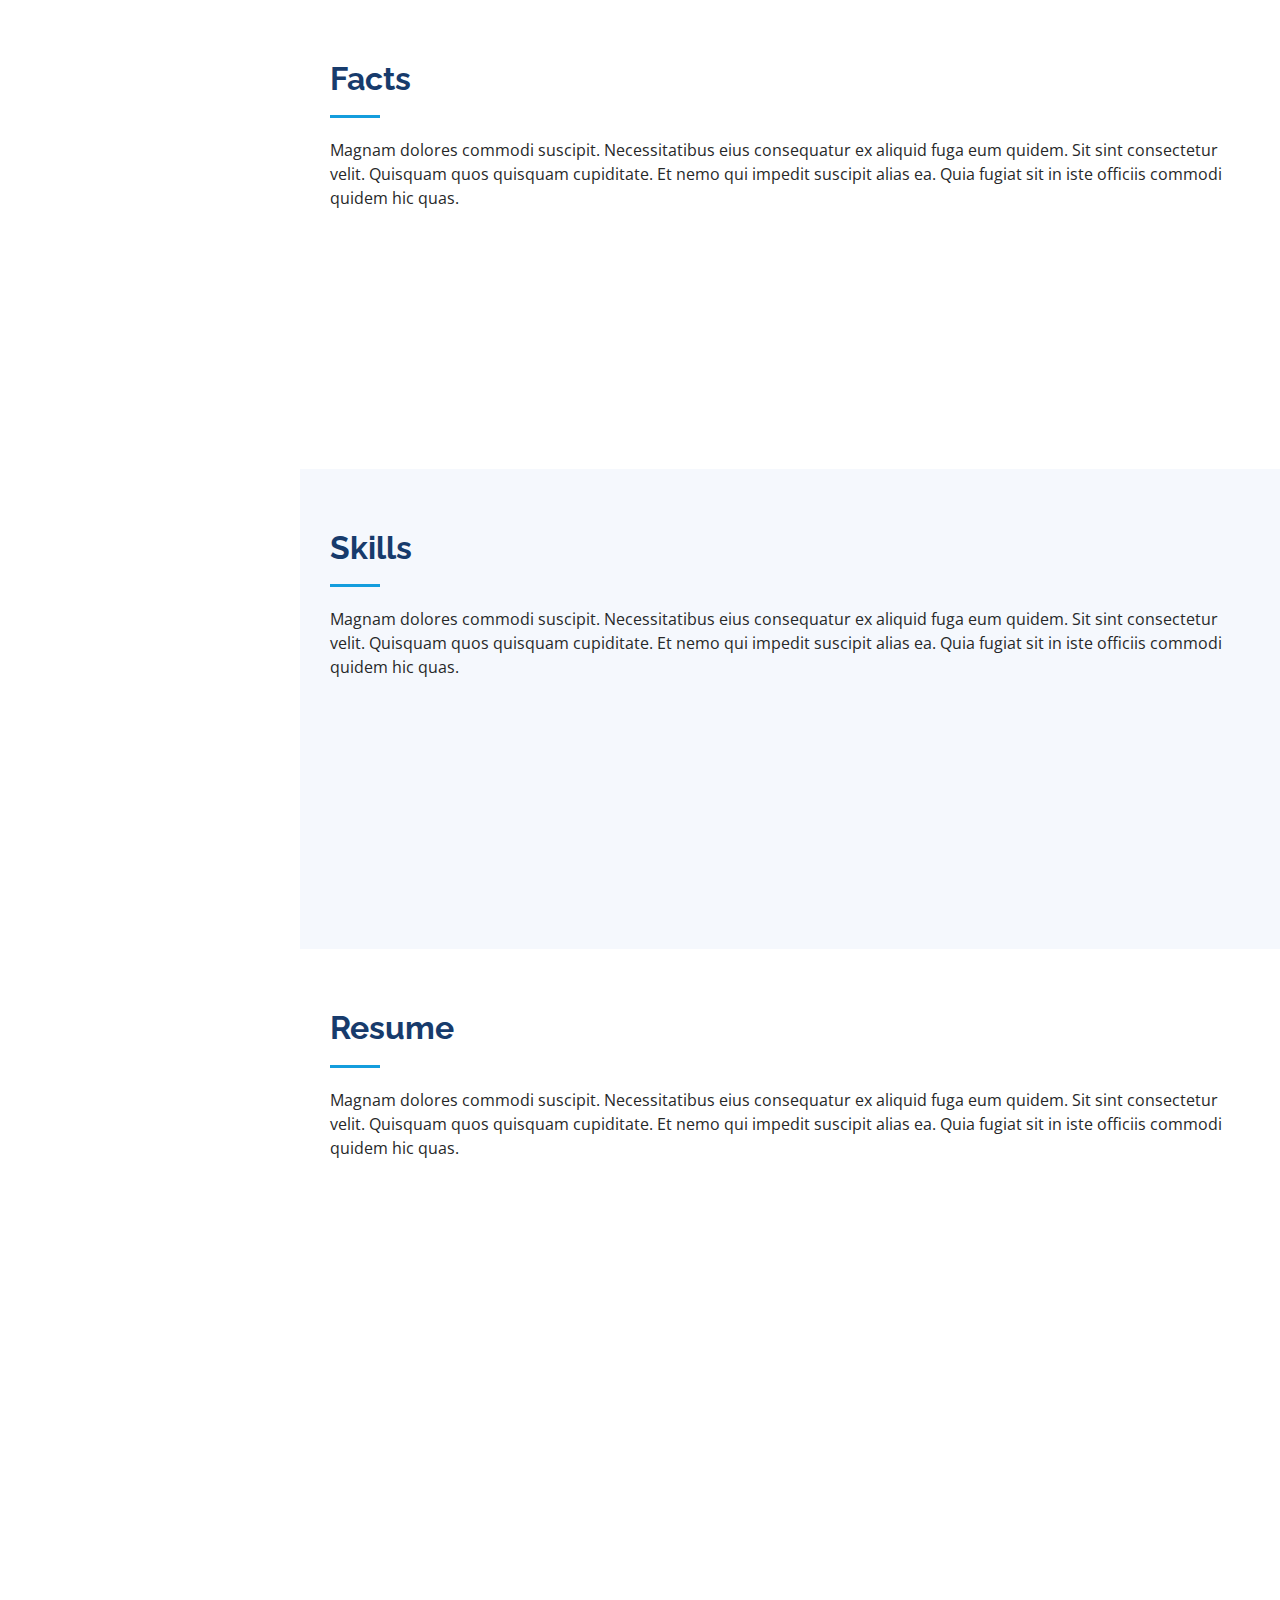
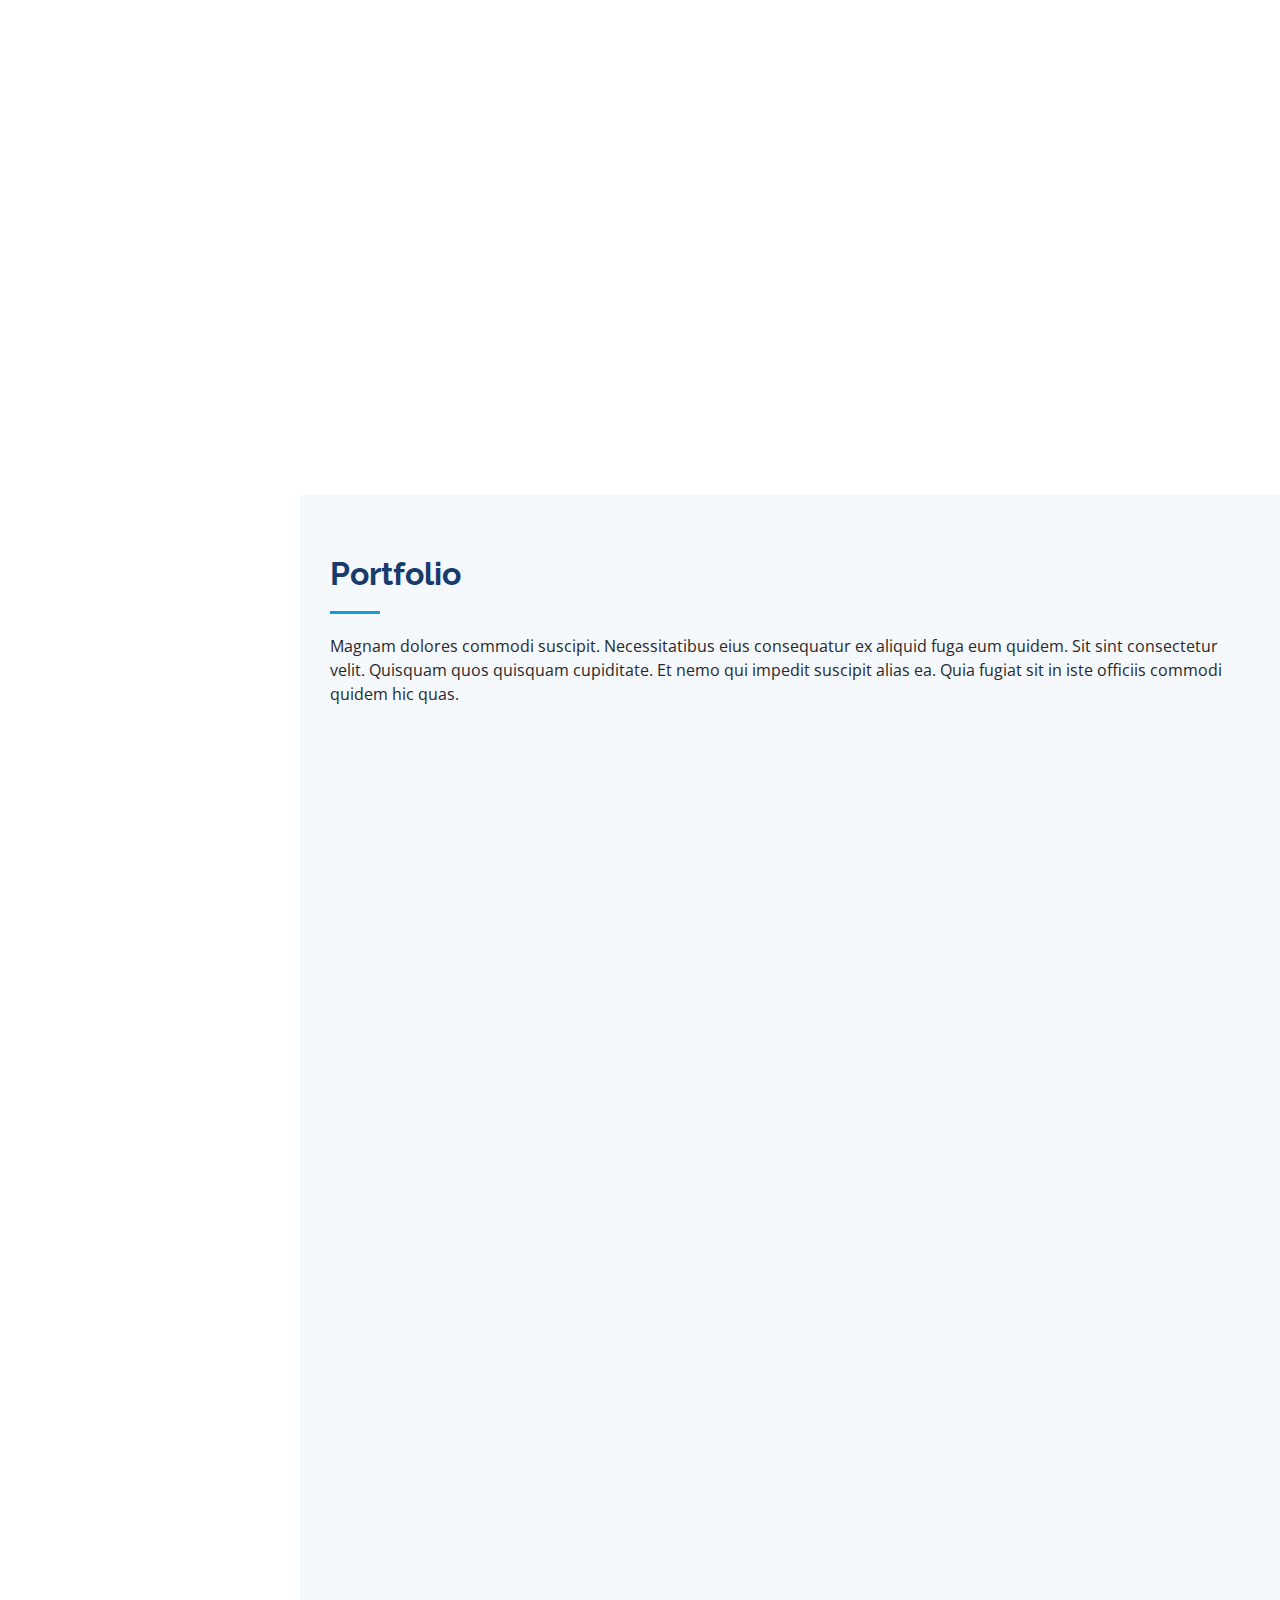
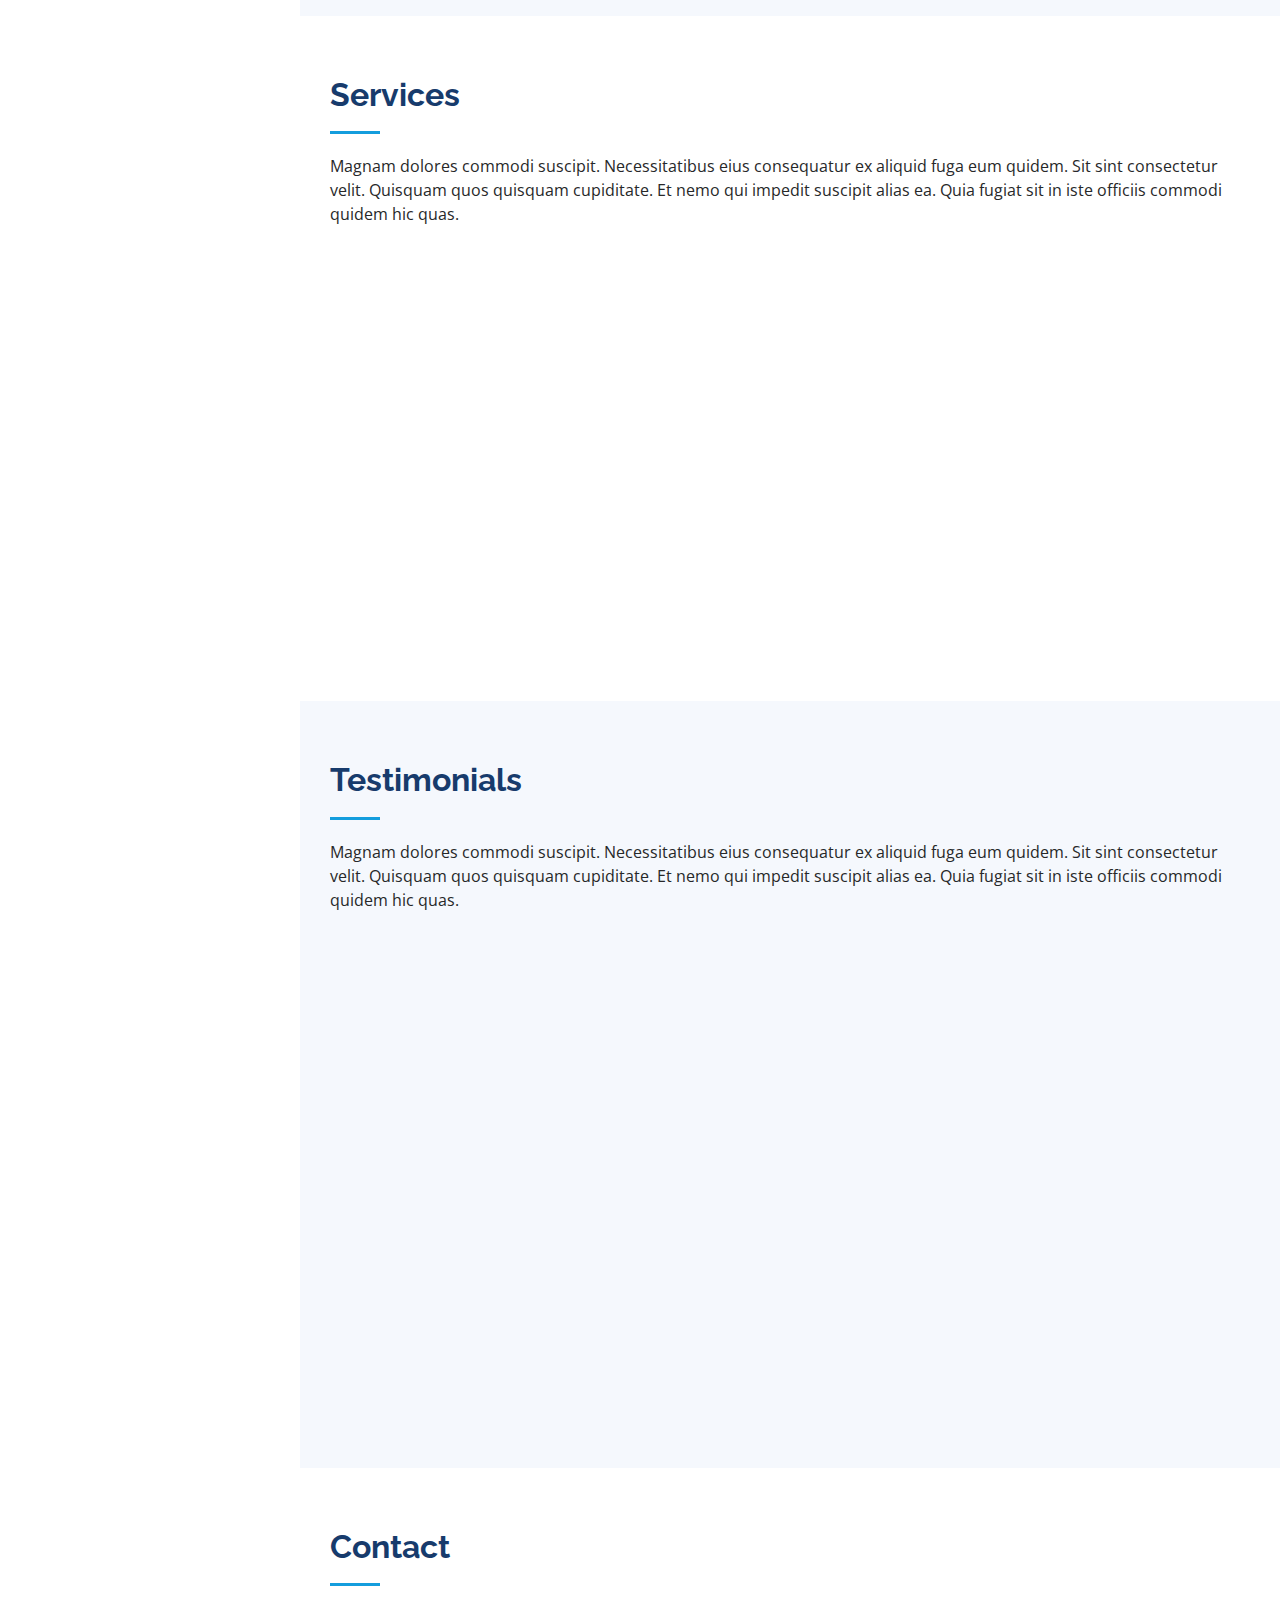
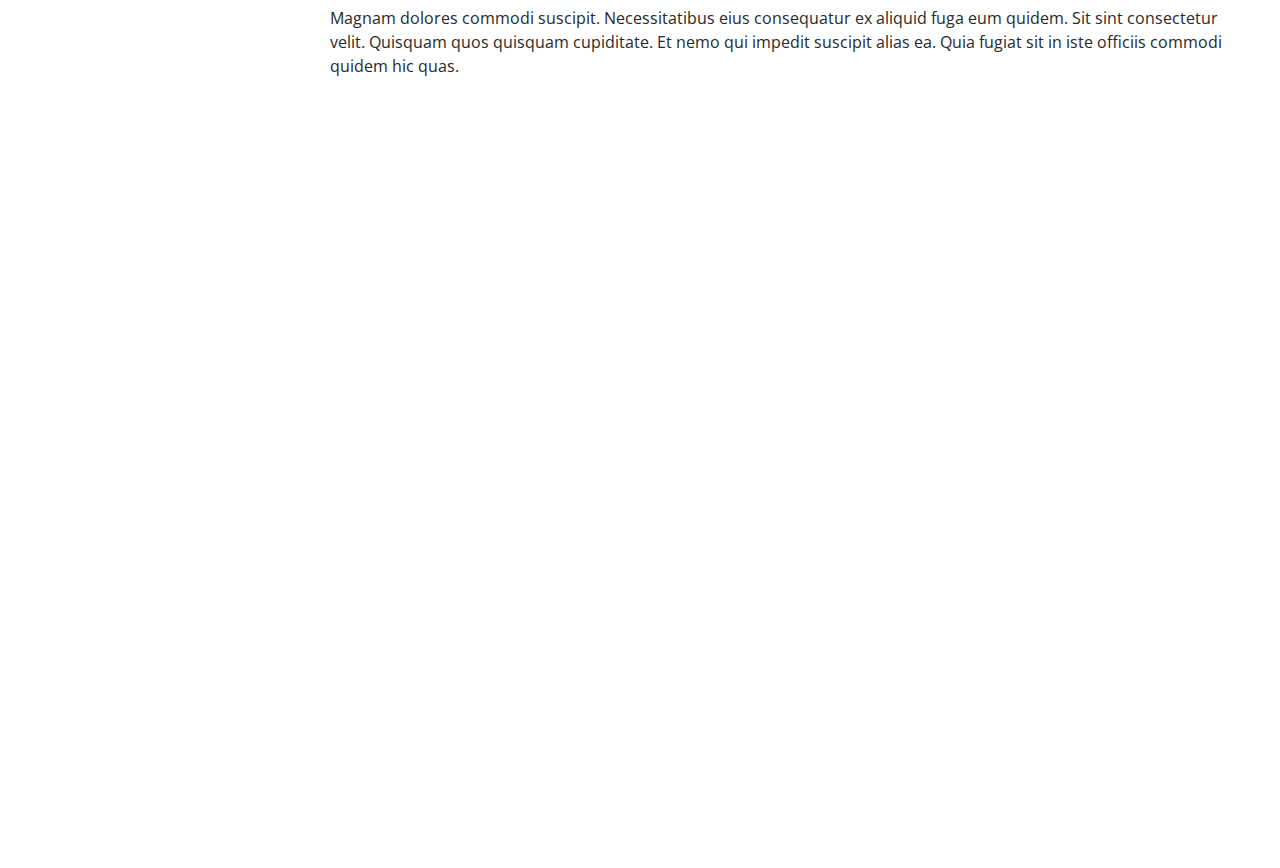
==== commit 6ac77aae: "segundo commit" ====
--- a/index.html
+++ b/index.html
@@ -5,7 +5,7 @@
   <meta charset="utf-8">
   <meta content="width=device-width, initial-scale=1.0" name="viewport">
 
-  <title>iPortfolio Bootstrap Template - Index</title>
+  <title>Portafolio Felipe Toro</title>
   <meta content="" name="description">
   <meta content="" name="keywords">
 
@@ -47,7 +47,7 @@
 
       <div class="profile">
         <img src="assets/img/profile-img.jpg" alt="" class="img-fluid rounded-circle">
-        <h1 class="text-light"><a href="index.html">Alex Smith</a></h1>
+        <h1 class="text-light"><a href="index.html">Felipe Toro G</a></h1>
         <div class="social-links mt-3 text-center">
           <a href="#" class="twitter"><i class="bx bxl-twitter"></i></a>
           <a href="#" class="facebook"><i class="bx bxl-facebook"></i></a>
@@ -59,12 +59,12 @@
 
       <nav id="navbar" class="nav-menu navbar">
         <ul>
-          <li><a href="#hero" class="nav-link scrollto active"><i class="bx bx-home"></i> <span>Home</span></a></li>
-          <li><a href="#about" class="nav-link scrollto"><i class="bx bx-user"></i> <span>About</span></a></li>
-          <li><a href="#resume" class="nav-link scrollto"><i class="bx bx-file-blank"></i> <span>Resume</span></a></li>
+          <li><a href="#hero" class="nav-link scrollto active"><i class="bx bx-home"></i> <span>Inicio</span></a></li>
+          <li><a href="#about" class="nav-link scrollto"><i class="bx bx-user"></i> <span>Acerca</span></a></li>
+          <li><a href="#resume" class="nav-link scrollto"><i class="bx bx-file-blank"></i> <span>Resumen</span></a></li>
           <li><a href="#portfolio" class="nav-link scrollto"><i class="bx bx-book-content"></i> <span>Portfolio</span></a></li>
-          <li><a href="#services" class="nav-link scrollto"><i class="bx bx-server"></i> <span>Services</span></a></li>
-          <li><a href="#contact" class="nav-link scrollto"><i class="bx bx-envelope"></i> <span>Contact</span></a></li>
+          <li><a href="#services" class="nav-link scrollto"><i class="bx bx-server"></i> <span>Servicio</span></a></li>
+          <li><a href="#contact" class="nav-link scrollto"><i class="bx bx-envelope"></i> <span>Contacto</span></a></li>
         </ul>
       </nav><!-- .nav-menu -->
     </div>
@@ -73,8 +73,8 @@
   <!-- ======= Hero Section ======= -->
   <section id="hero" class="d-flex flex-column justify-content-center align-items-center">
     <div class="hero-container" data-aos="fade-in">
-      <h1>Alex Smith</h1>
-      <p>I'm <span class="typed" data-typed-items="Designer, Developer, Freelancer, Photographer"></span></p>
+      <h1>Felipe Toro G</h1>
+      <p>Yo soy <span class="typed" data-typed-items="Designer, Developer, Freelancer, Photographer"></span></p>
     </div>
   </section><!-- End Hero -->
 
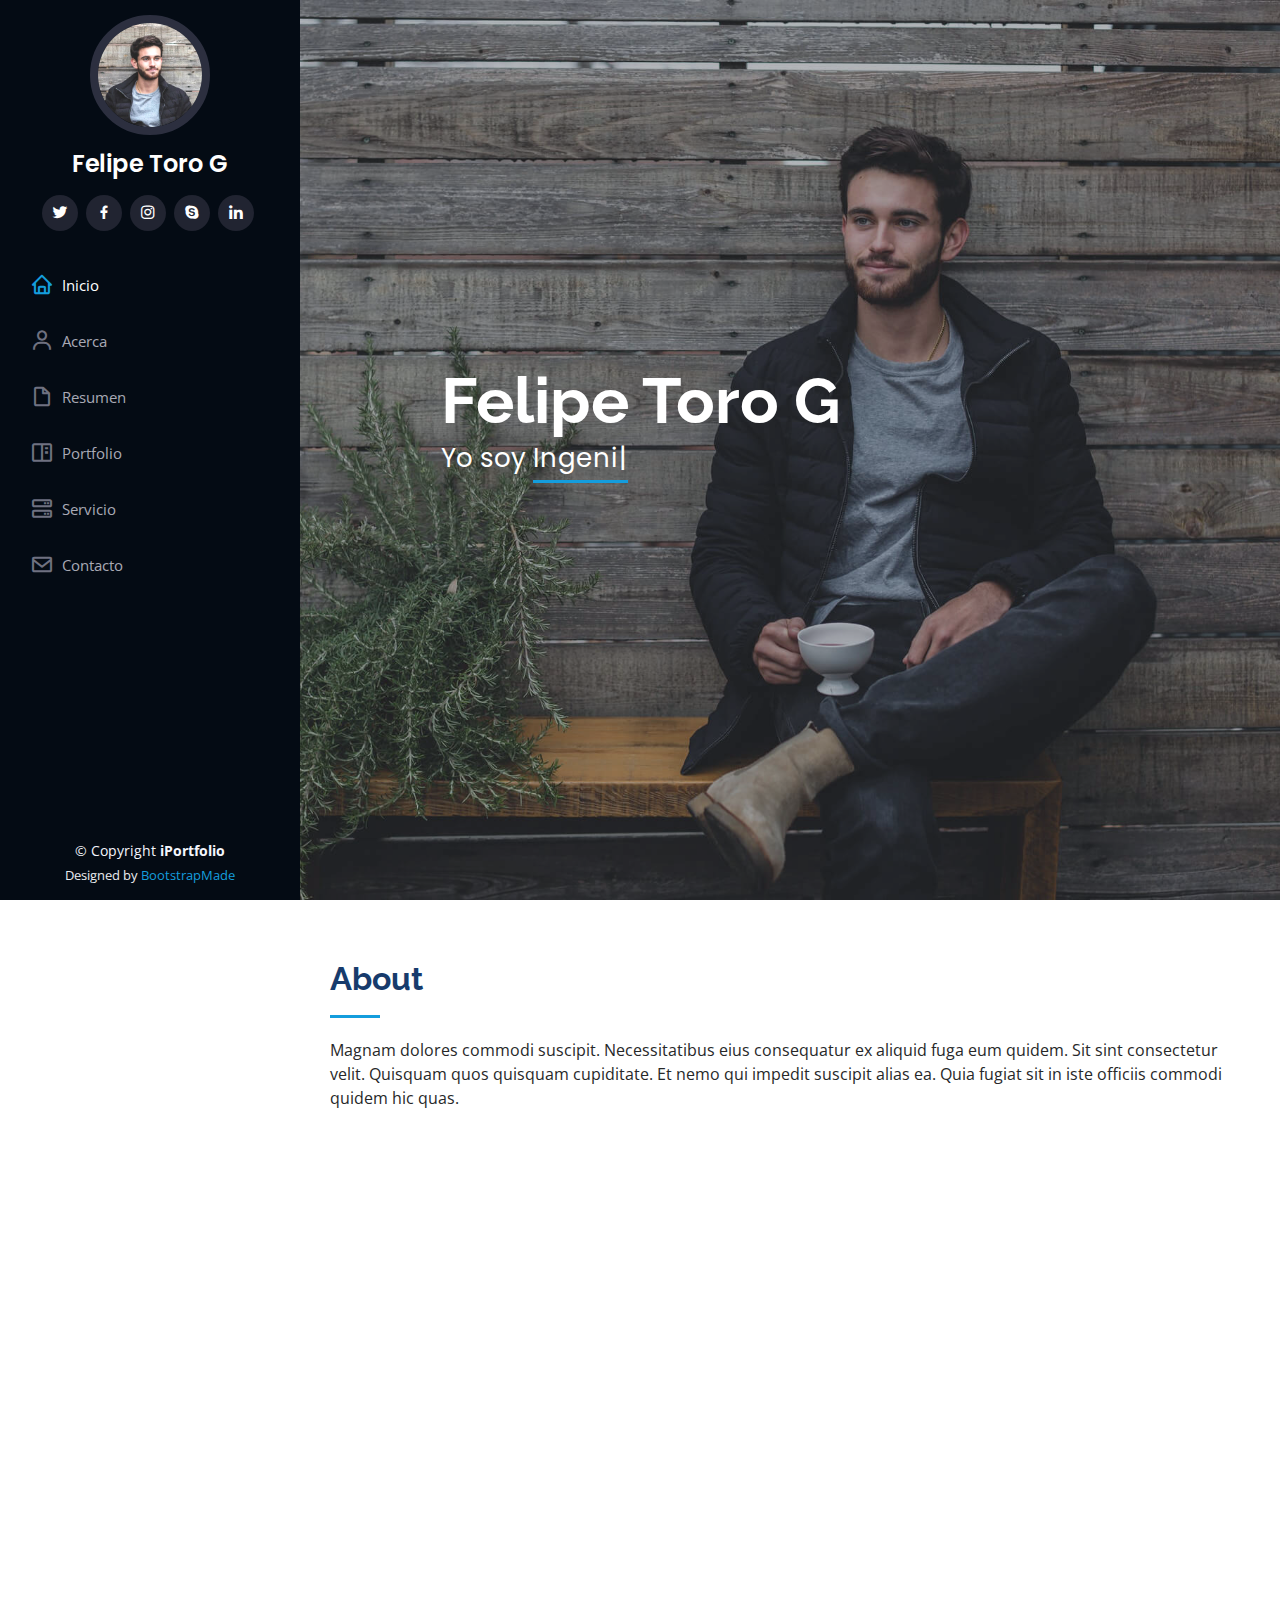
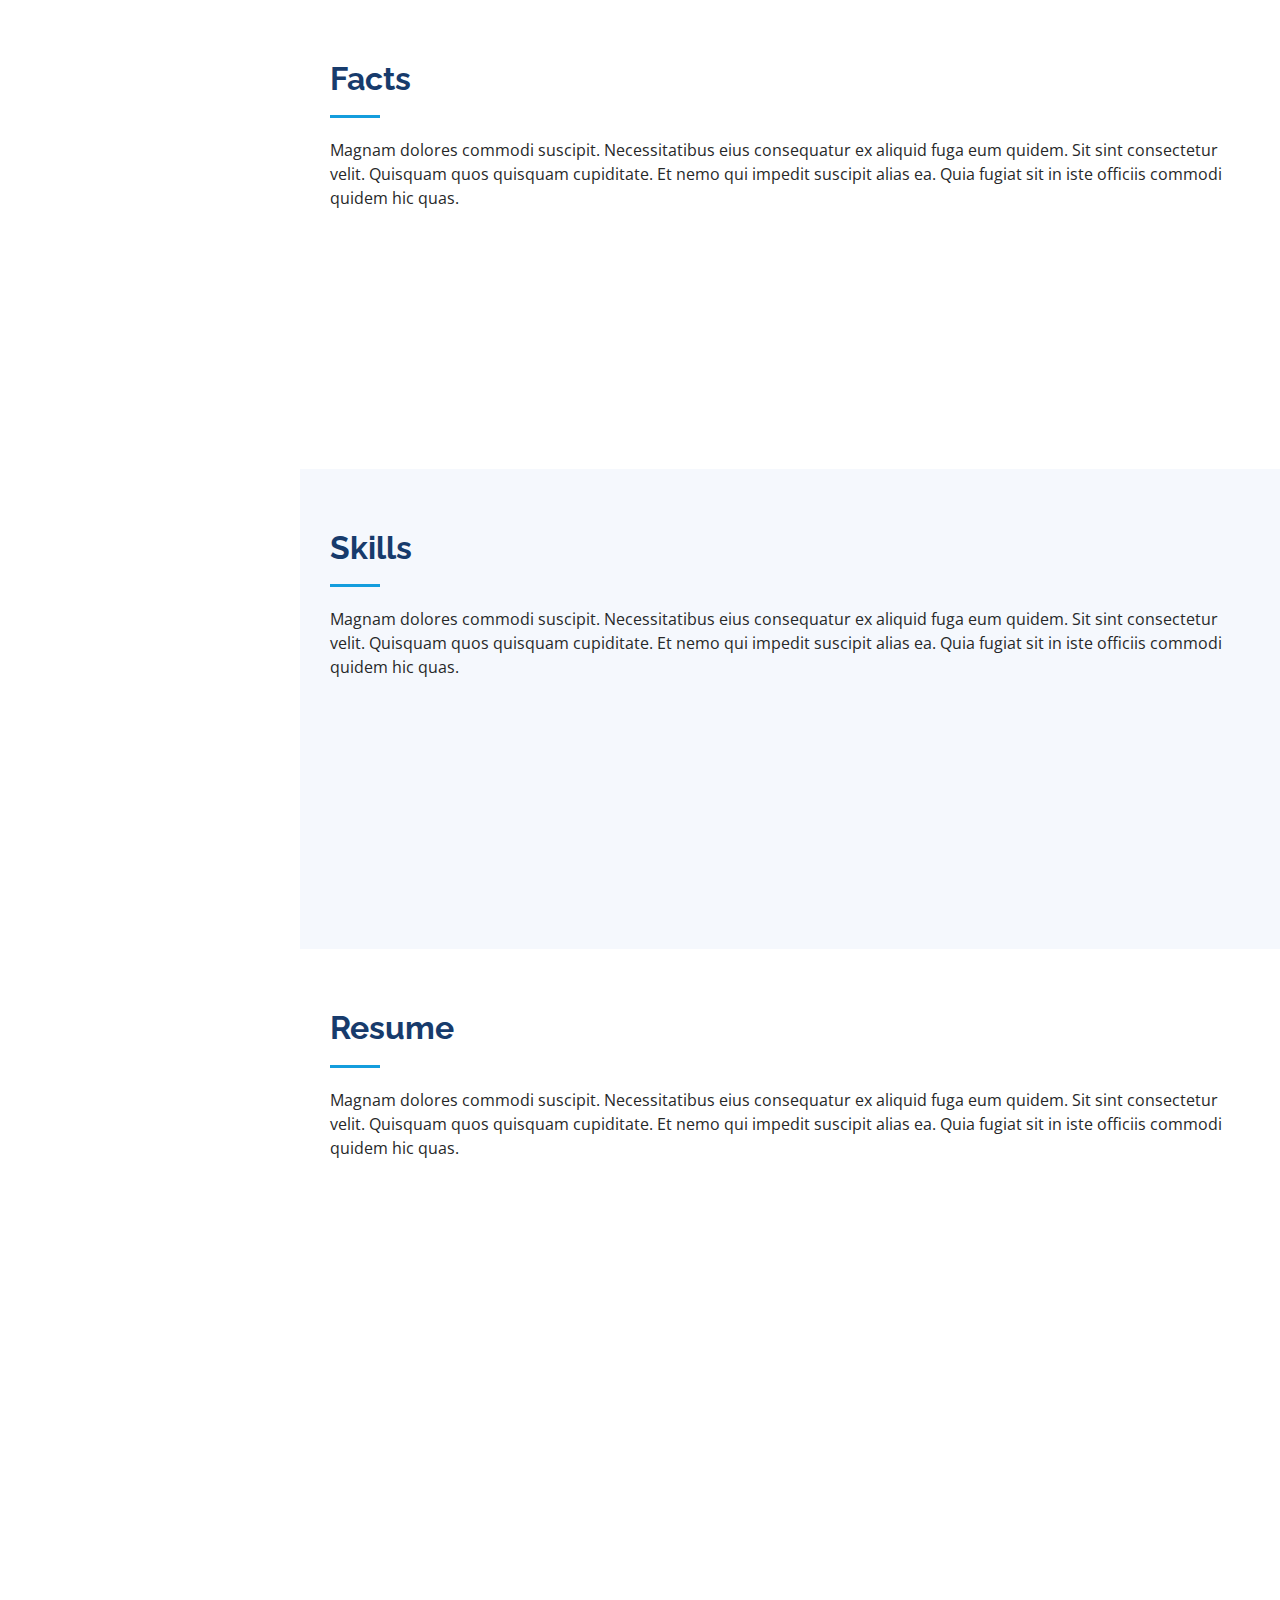
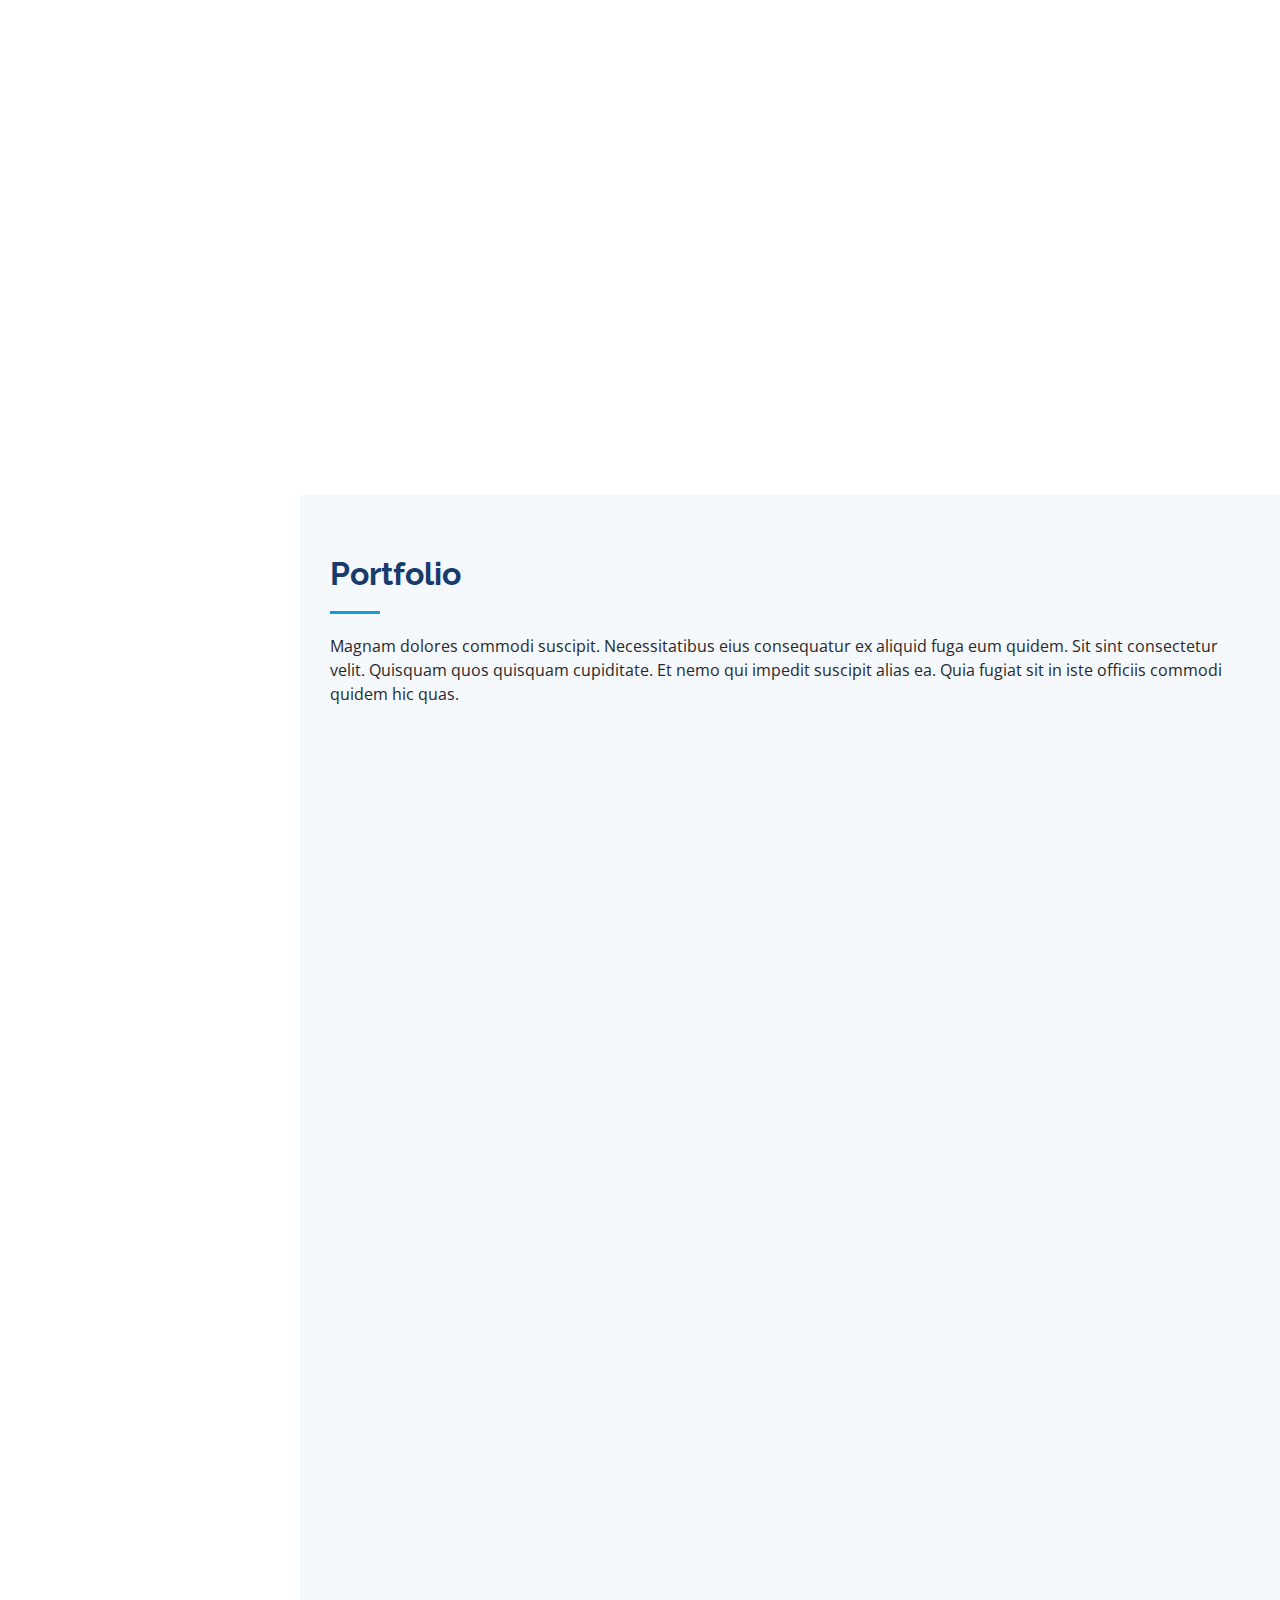
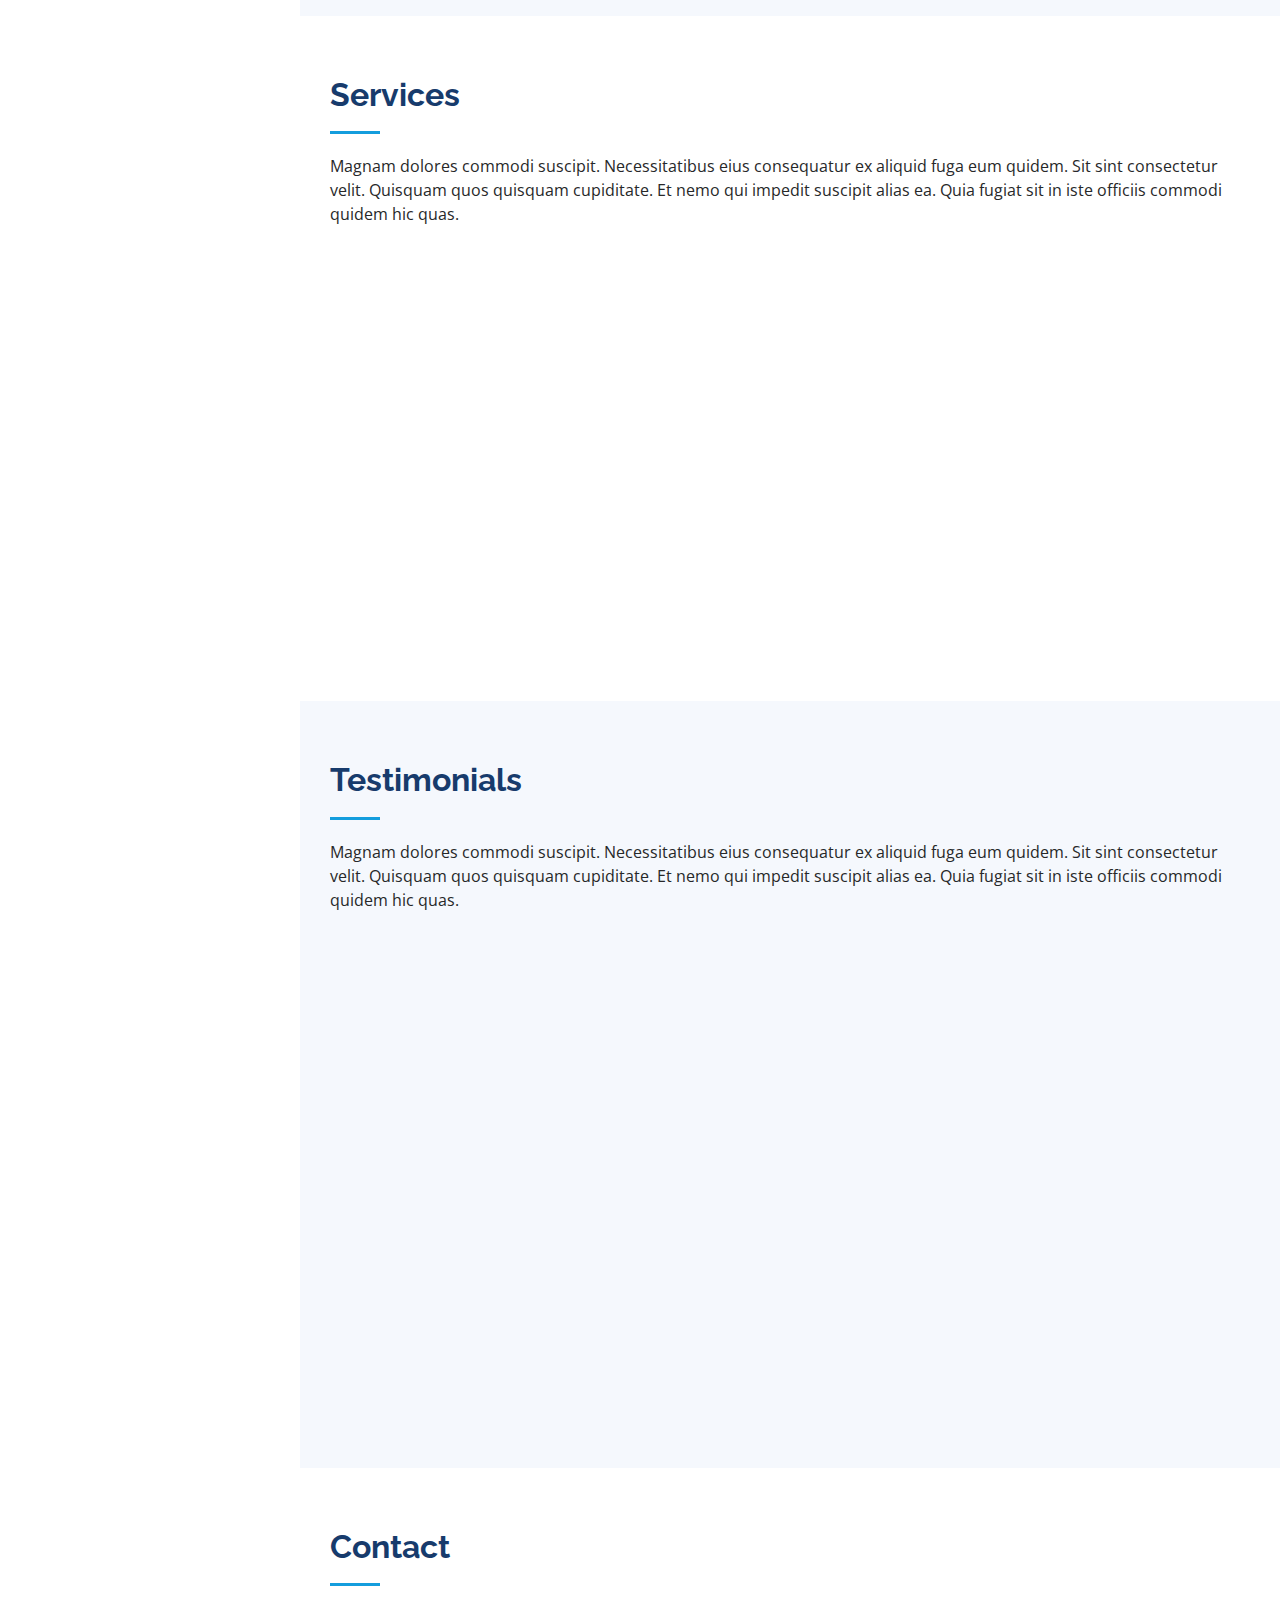
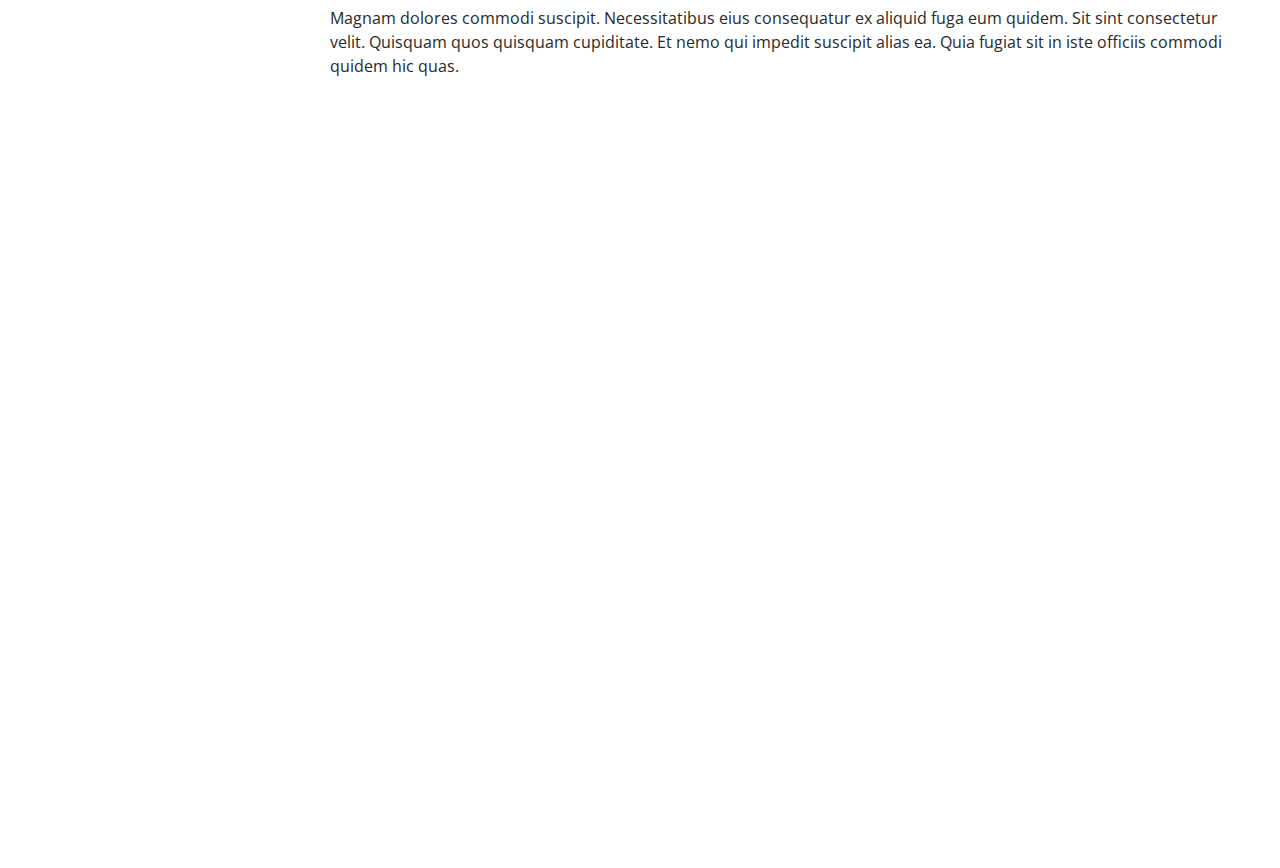
==== commit f5f9d7e6: "tercer commit" ====
--- a/index.html
+++ b/index.html
@@ -74,7 +74,7 @@
   <section id="hero" class="d-flex flex-column justify-content-center align-items-center">
     <div class="hero-container" data-aos="fade-in">
       <h1>Felipe Toro G</h1>
-      <p>Yo soy <span class="typed" data-typed-items="Designer, Developer, Freelancer, Photographer"></span></p>
+      <p>Yo soy <span class="typed" data-typed-items="Ingeniero informatico, Ciberseguridad, Desarrollador, Full Stackr"></span></p>
     </div>
   </section><!-- End Hero -->
 
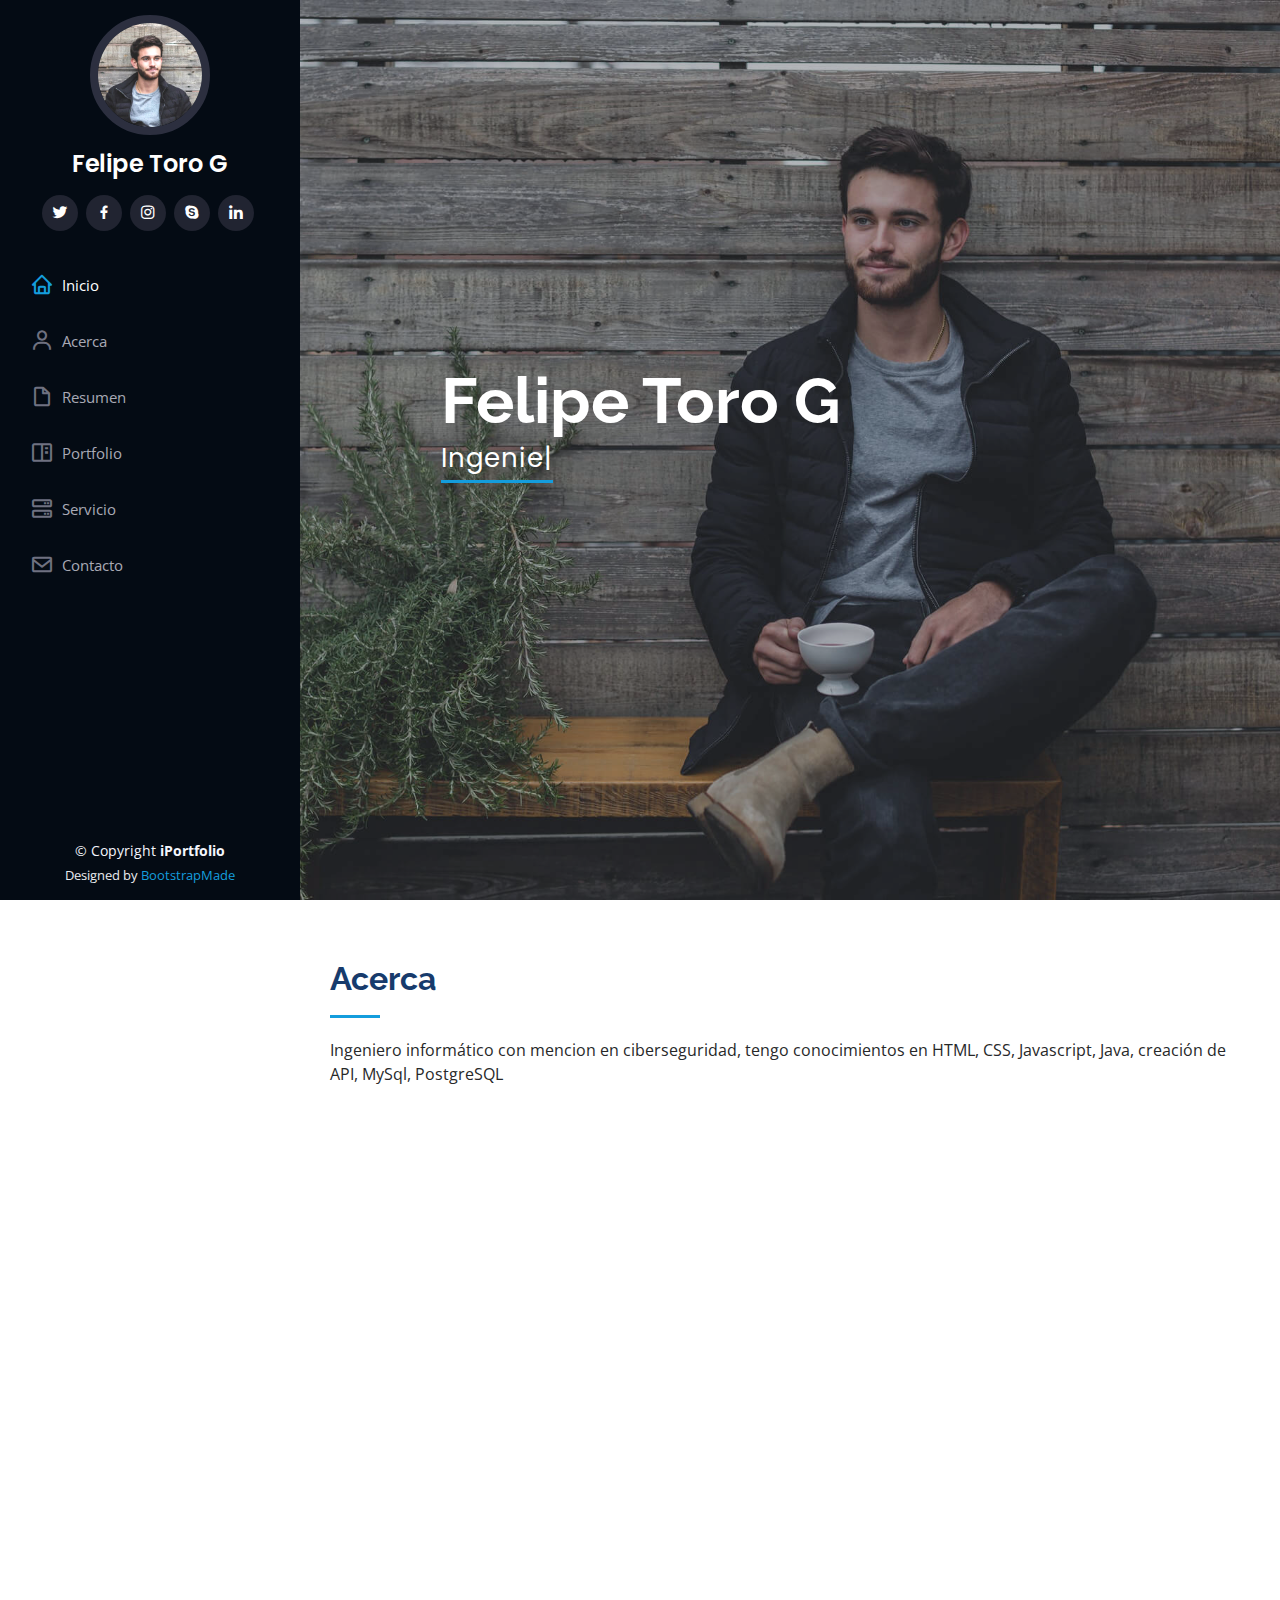
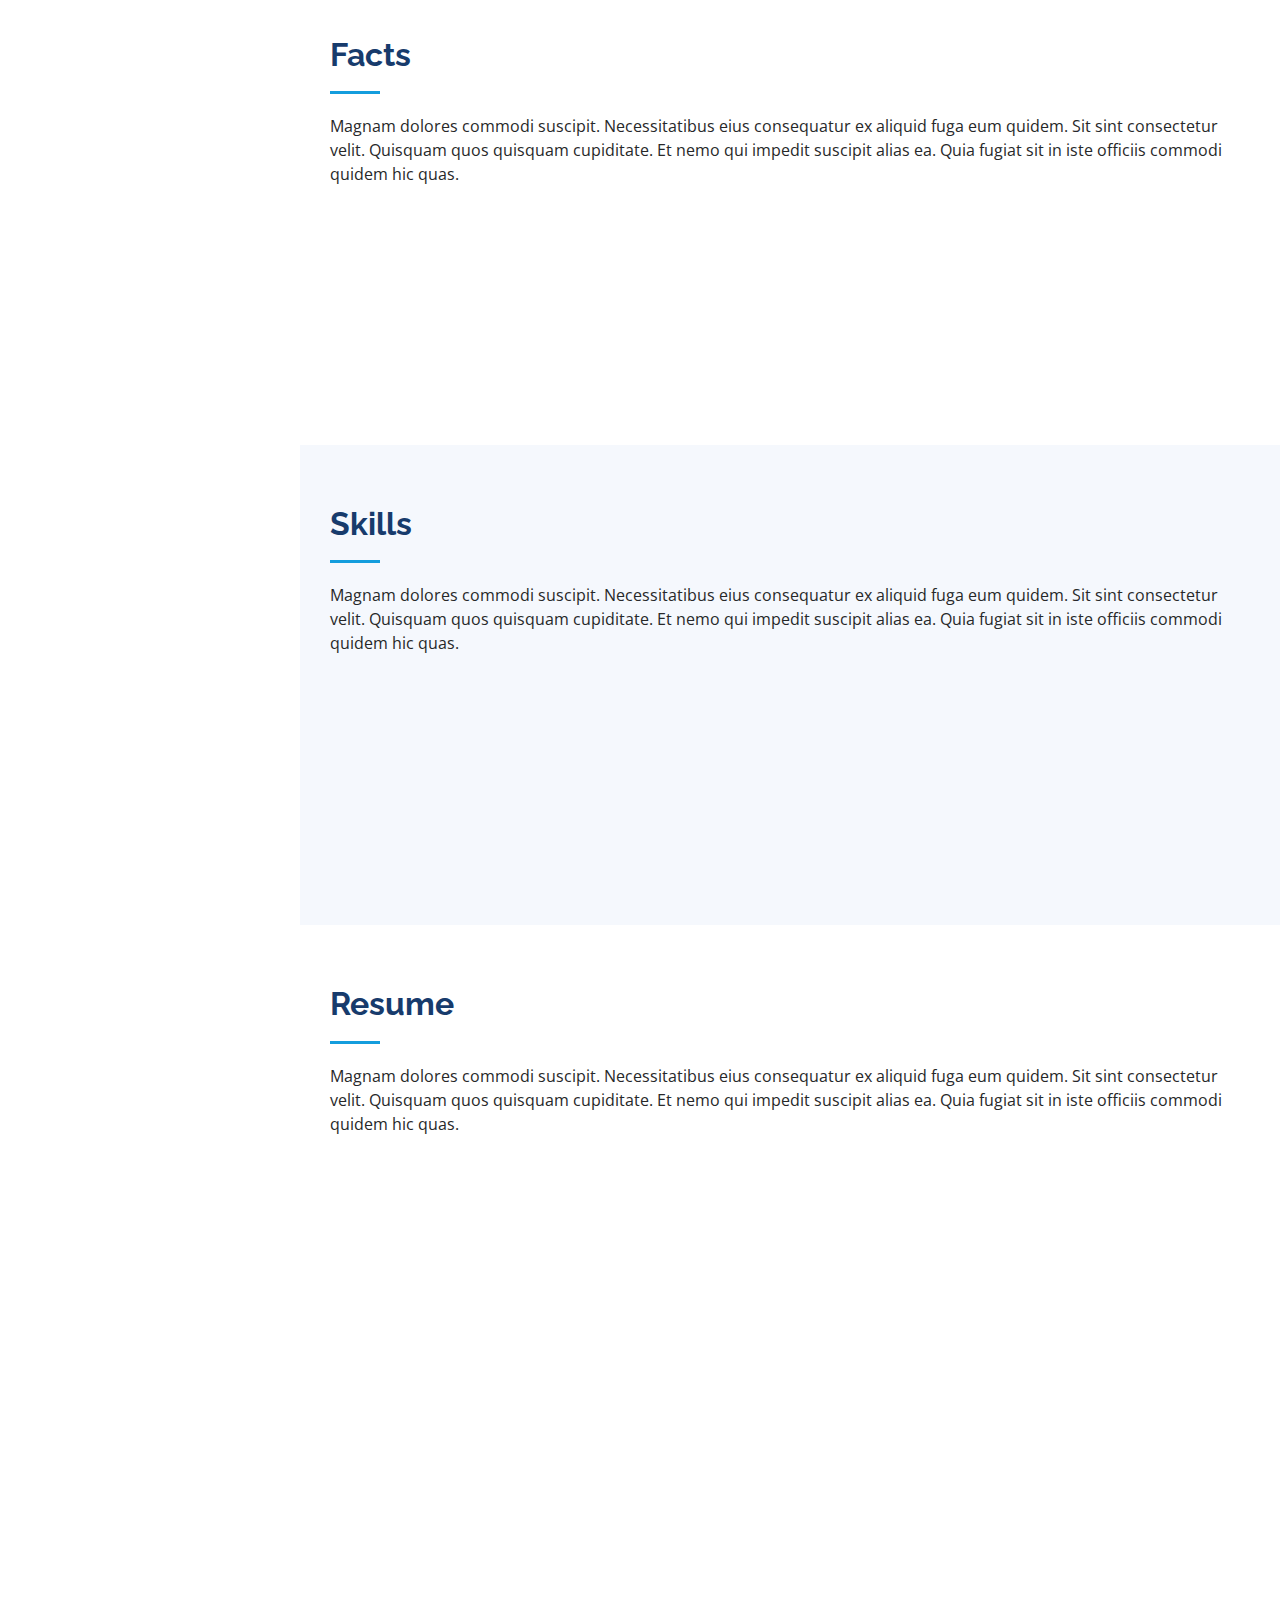
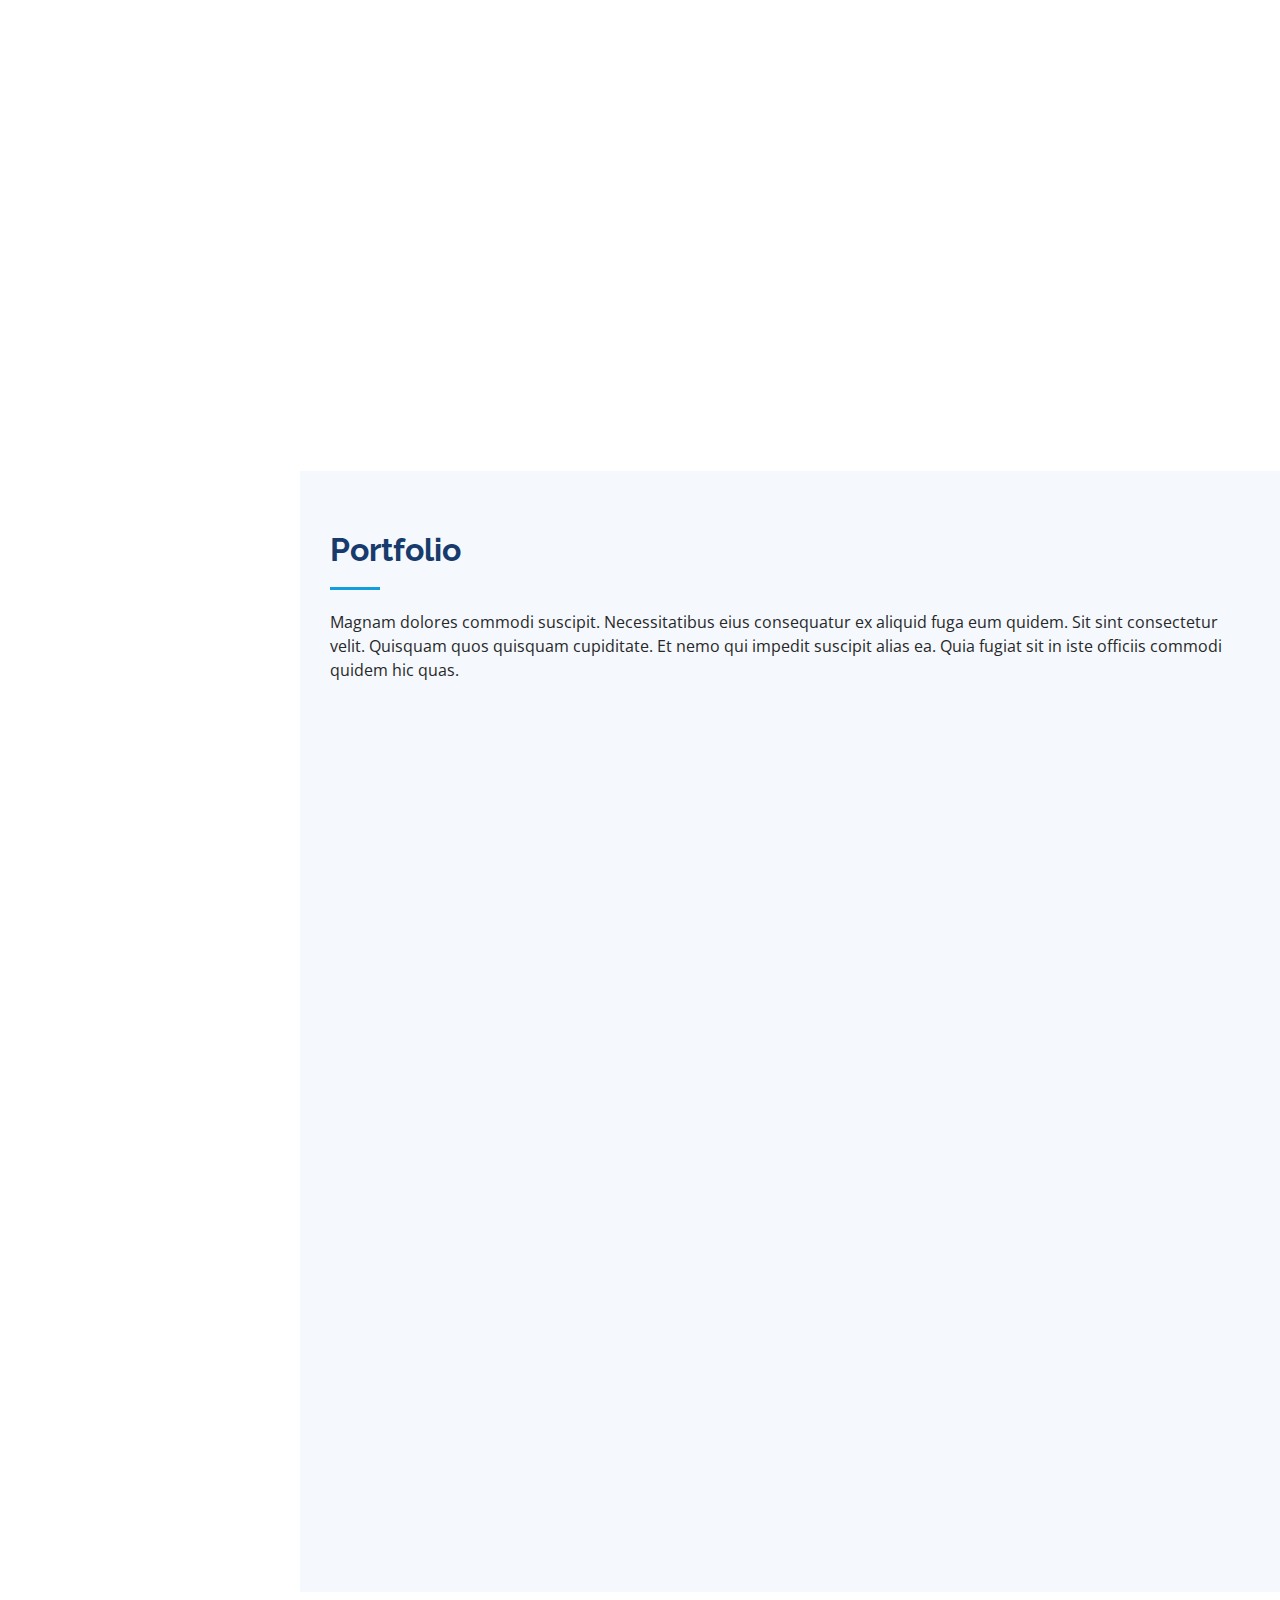
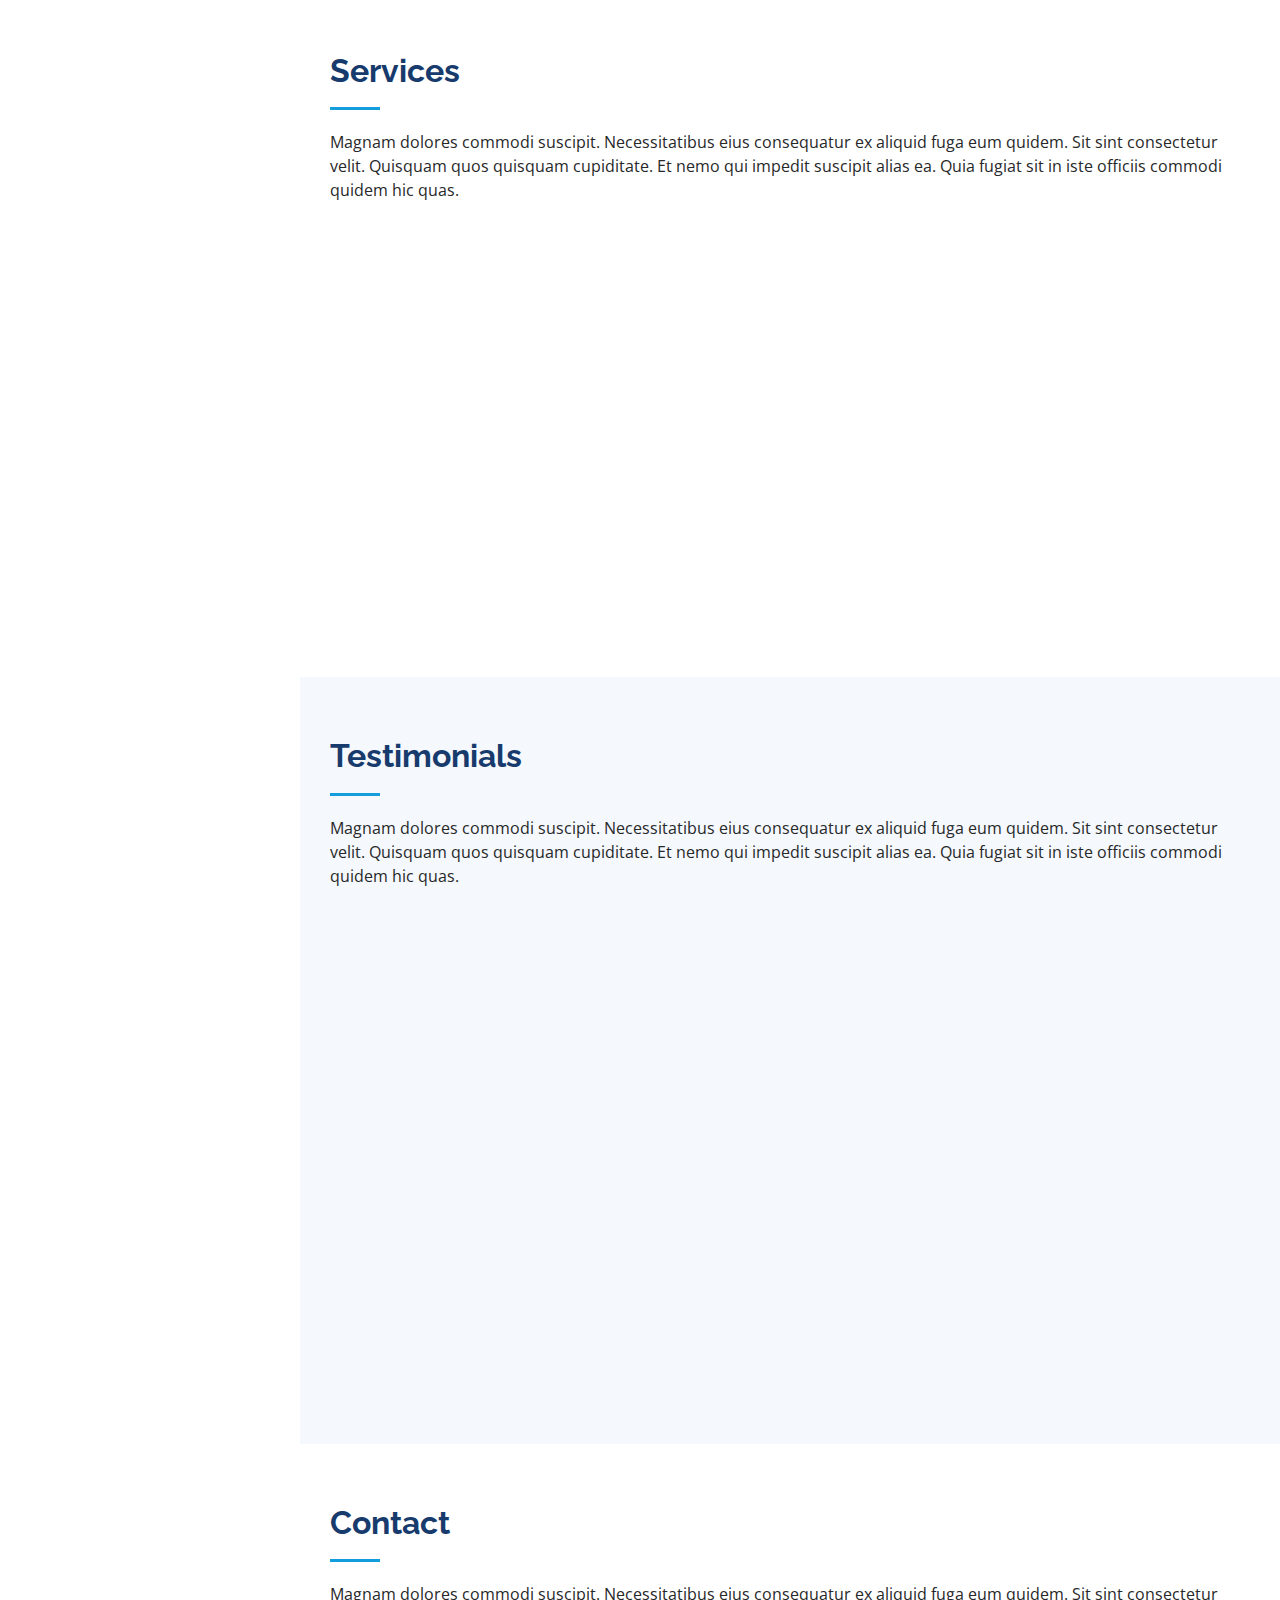
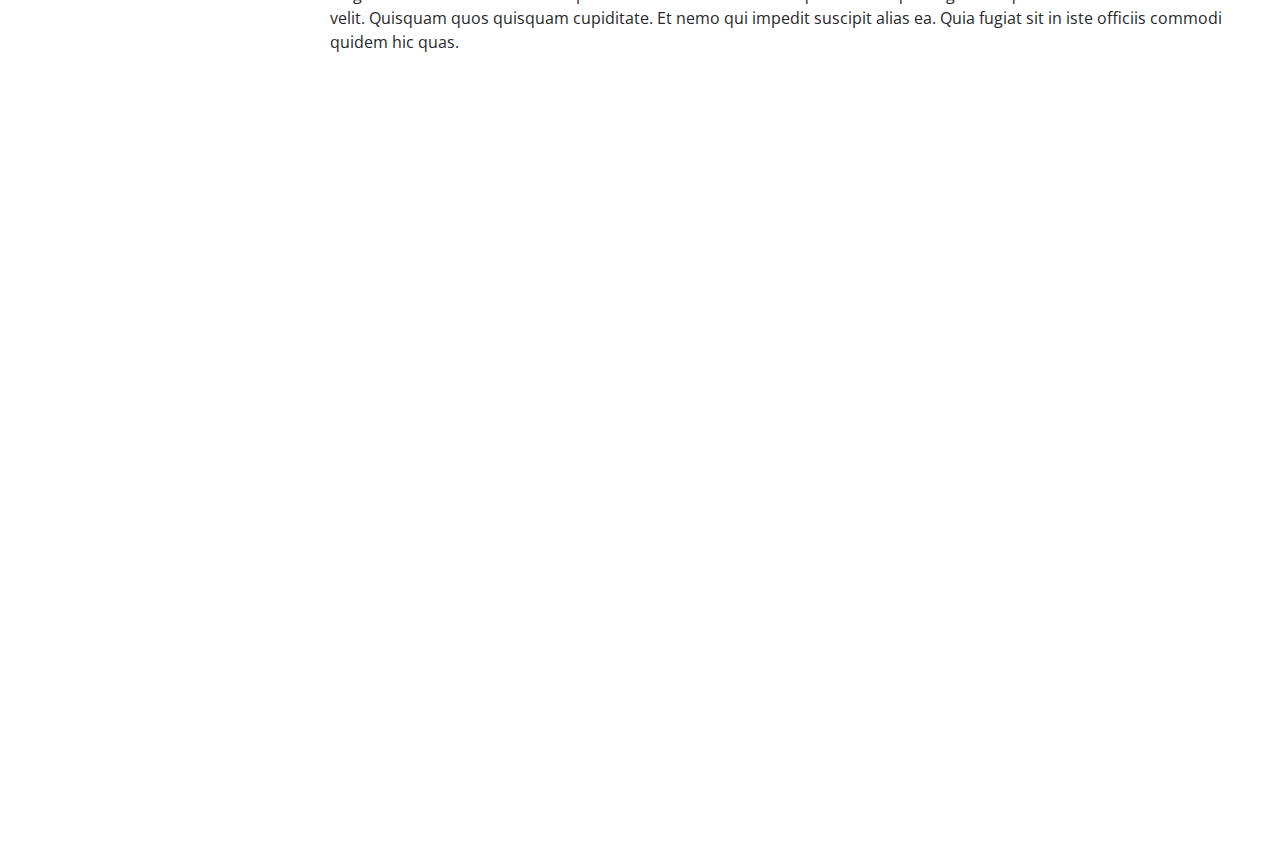
==== commit 5d35ee16: "segundo commit" ====
--- a/index.html
+++ b/index.html
@@ -74,7 +74,7 @@
   <section id="hero" class="d-flex flex-column justify-content-center align-items-center">
     <div class="hero-container" data-aos="fade-in">
       <h1>Felipe Toro G</h1>
-      <p>Yo soy <span class="typed" data-typed-items="Ingeniero informatico, Ciberseguridad, Desarrollador, Full Stackr"></span></p>
+      <p><span class="typed" data-typed-items="Ingeniero informático, Java Full Stack, Ciberseguridad"></span></p>
     </div>
   </section><!-- End Hero -->
 
@@ -85,8 +85,9 @@
       <div class="container">
 
         <div class="section-title">
-          <h2>About</h2>
-          <p>Magnam dolores commodi suscipit. Necessitatibus eius consequatur ex aliquid fuga eum quidem. Sit sint consectetur velit. Quisquam quos quisquam cupiditate. Et nemo qui impedit suscipit alias ea. Quia fugiat sit in iste officiis commodi quidem hic quas.</p>
+          <h2>Acerca</h2>
+          <p>Ingeniero informático con mencion en ciberseguridad, tengo conocimientos en HTML, CSS, Javascript,
+             Java, creación de API, MySql, PostgreSQL</p>
         </div>
 
         <div class="row">
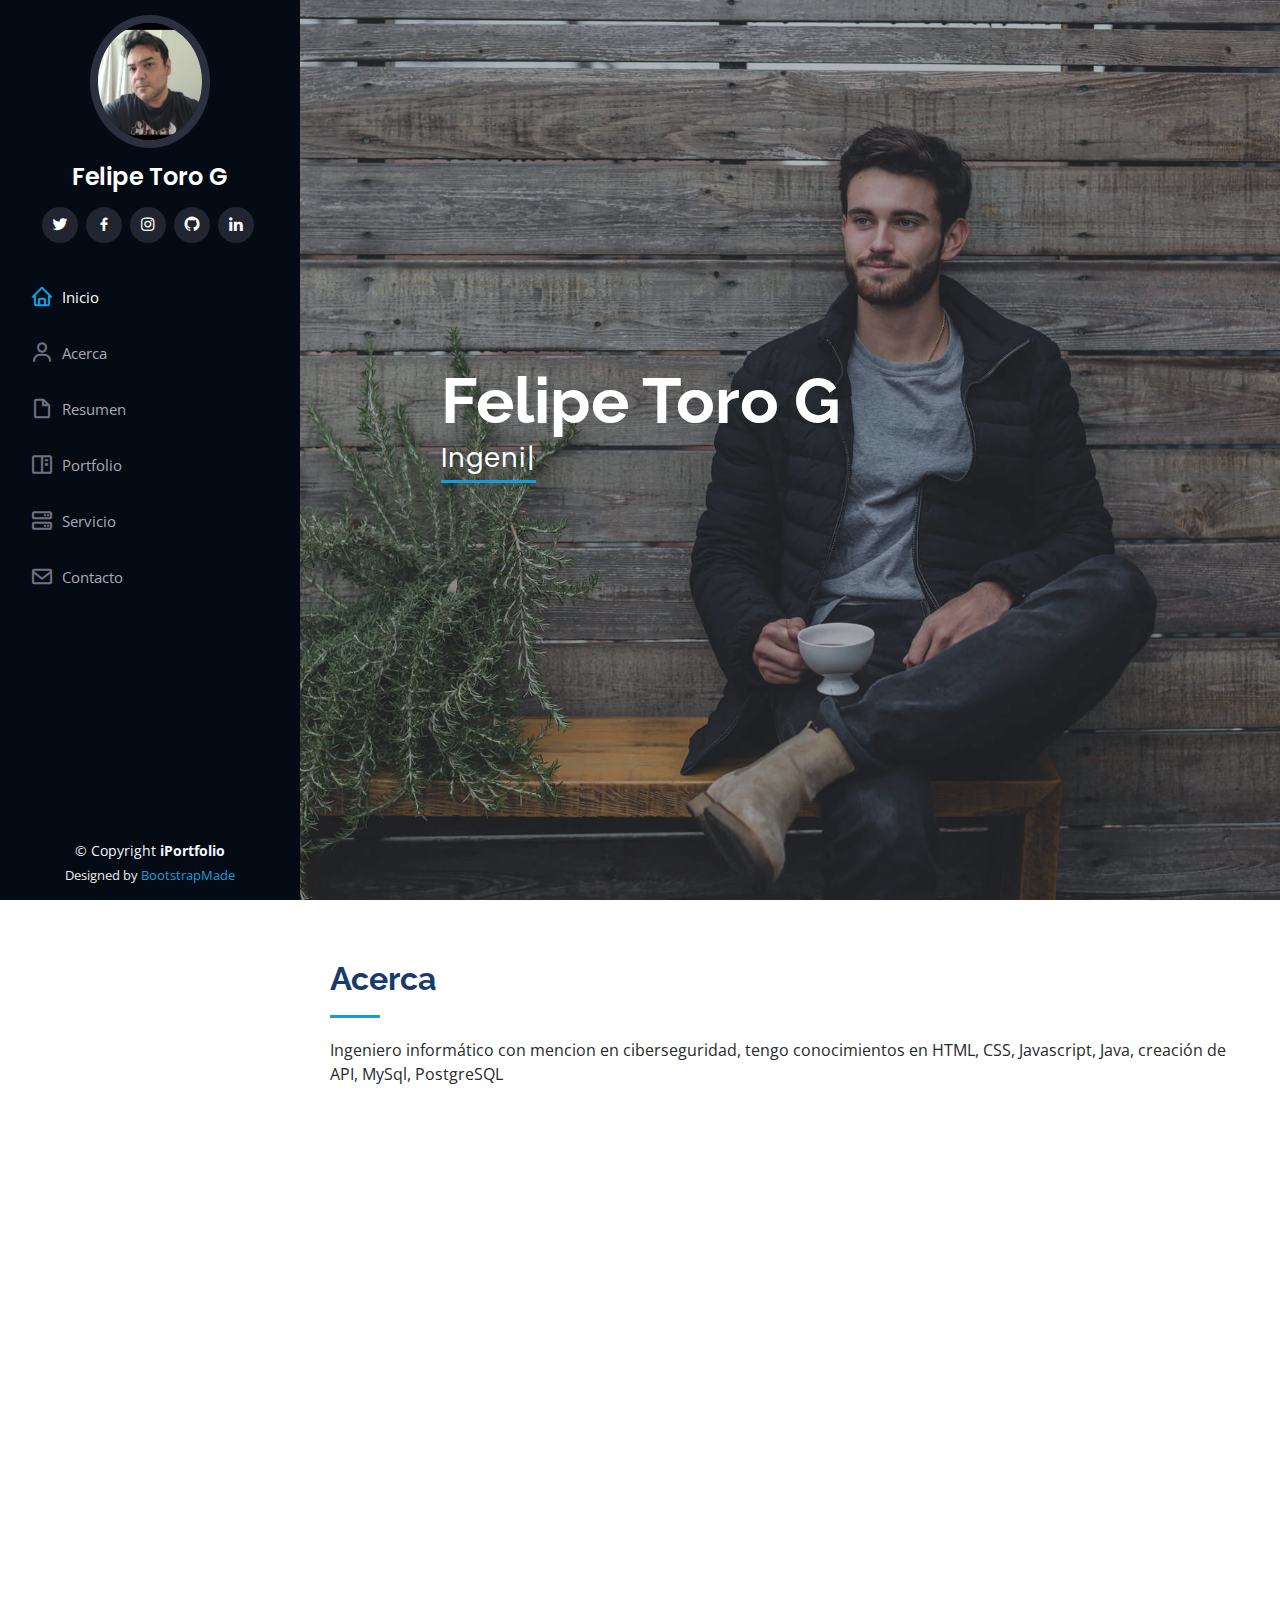
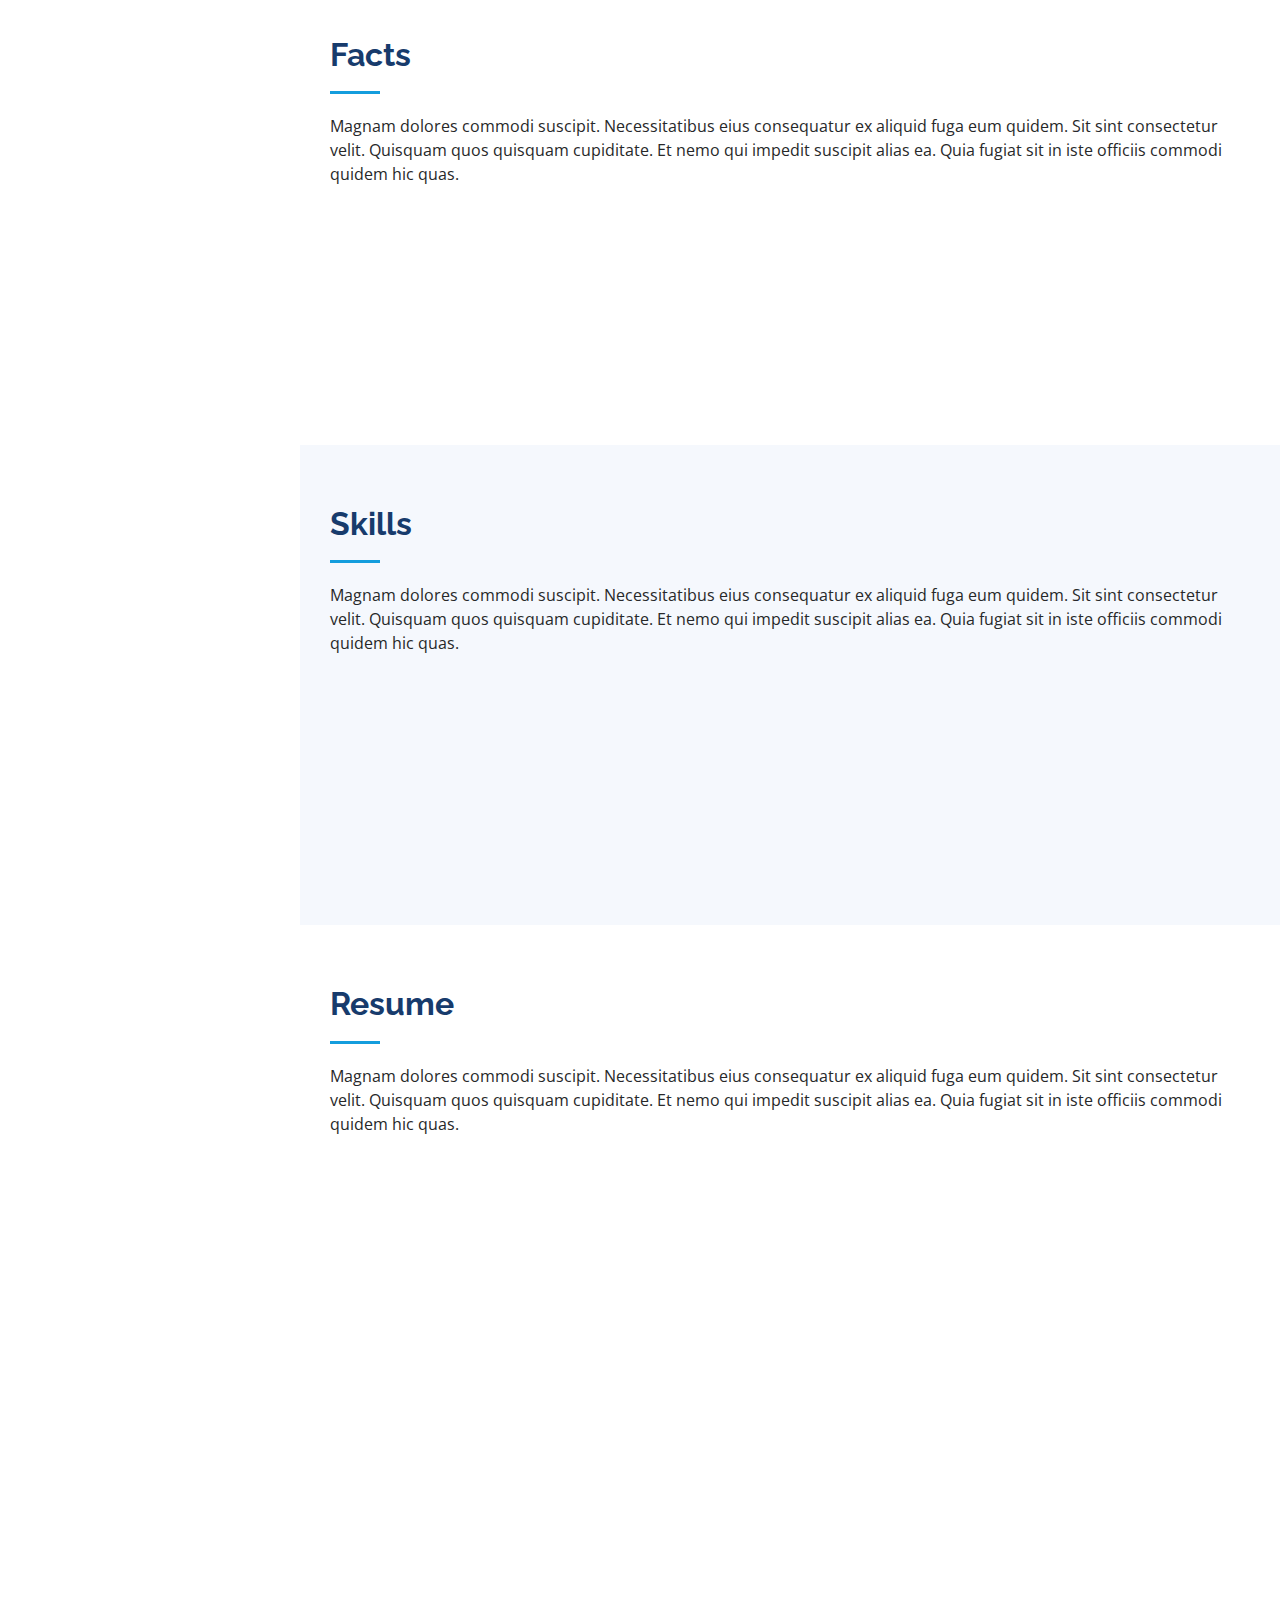
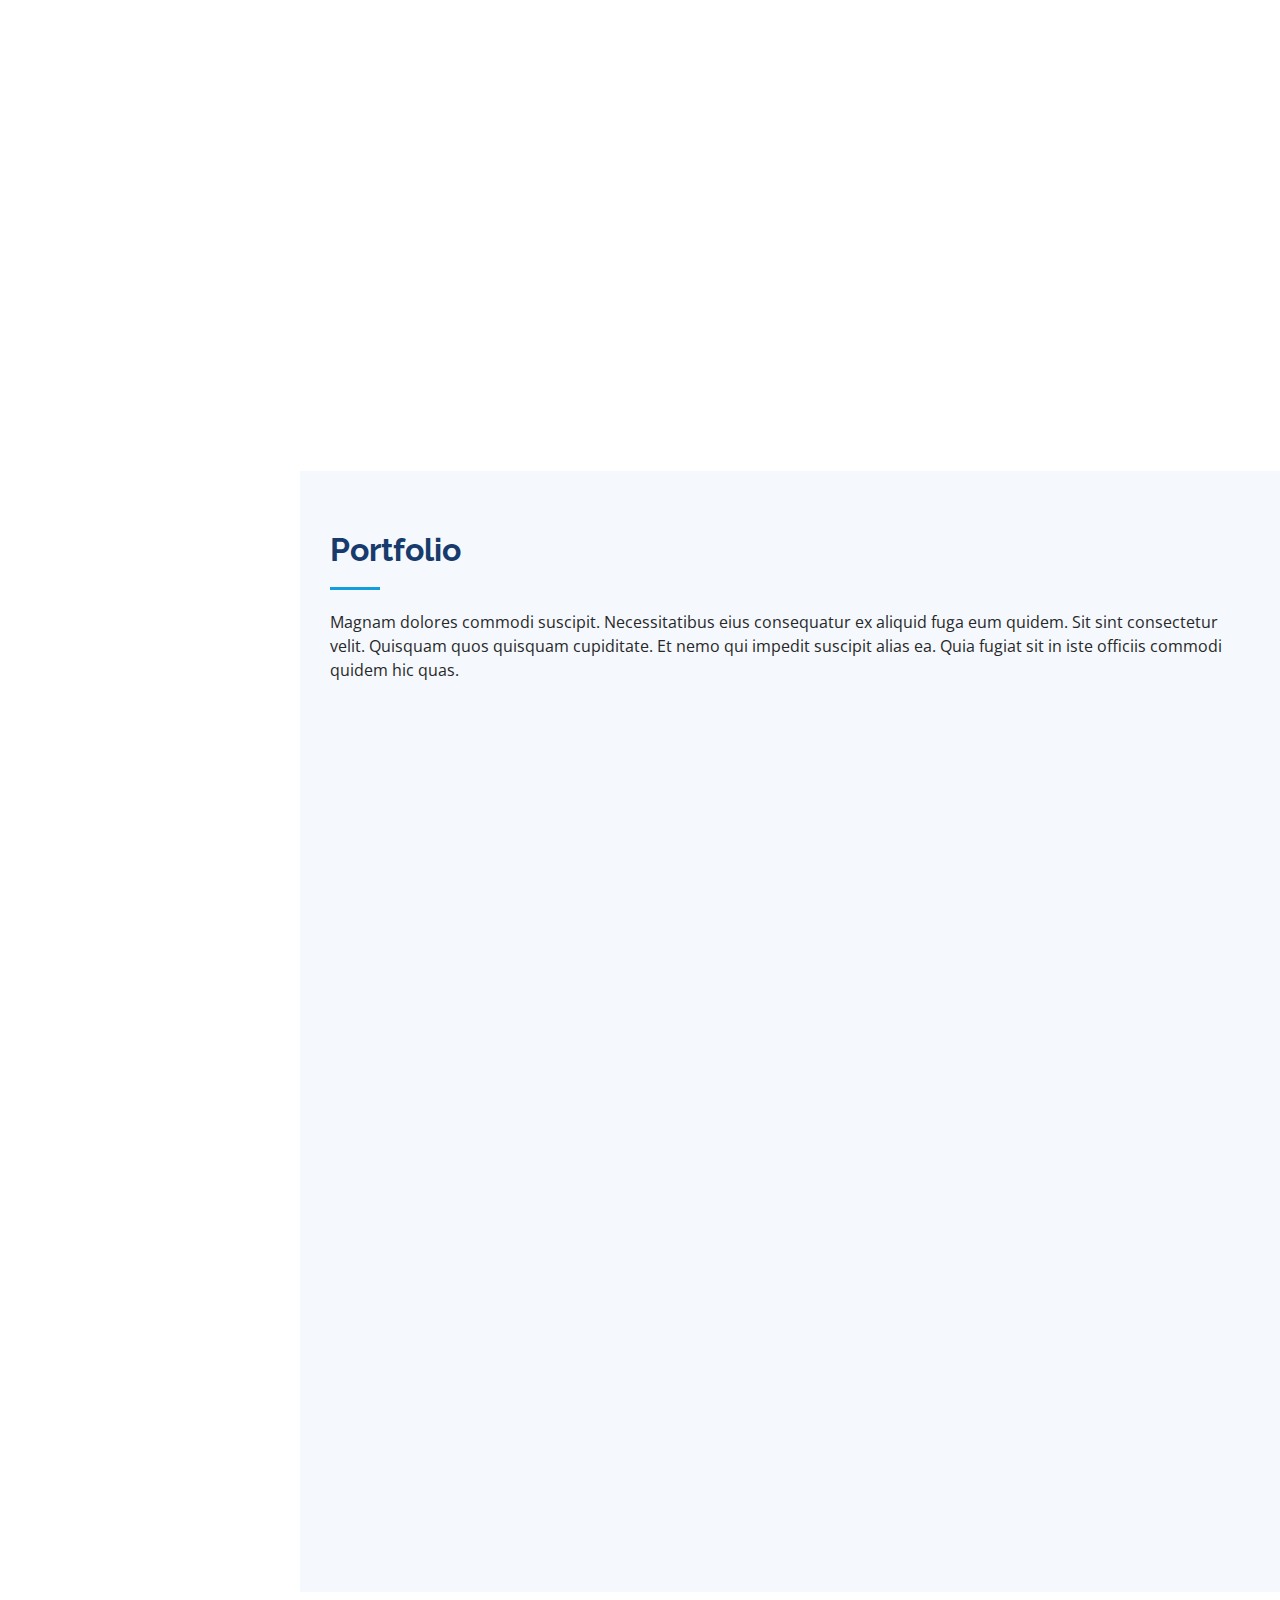
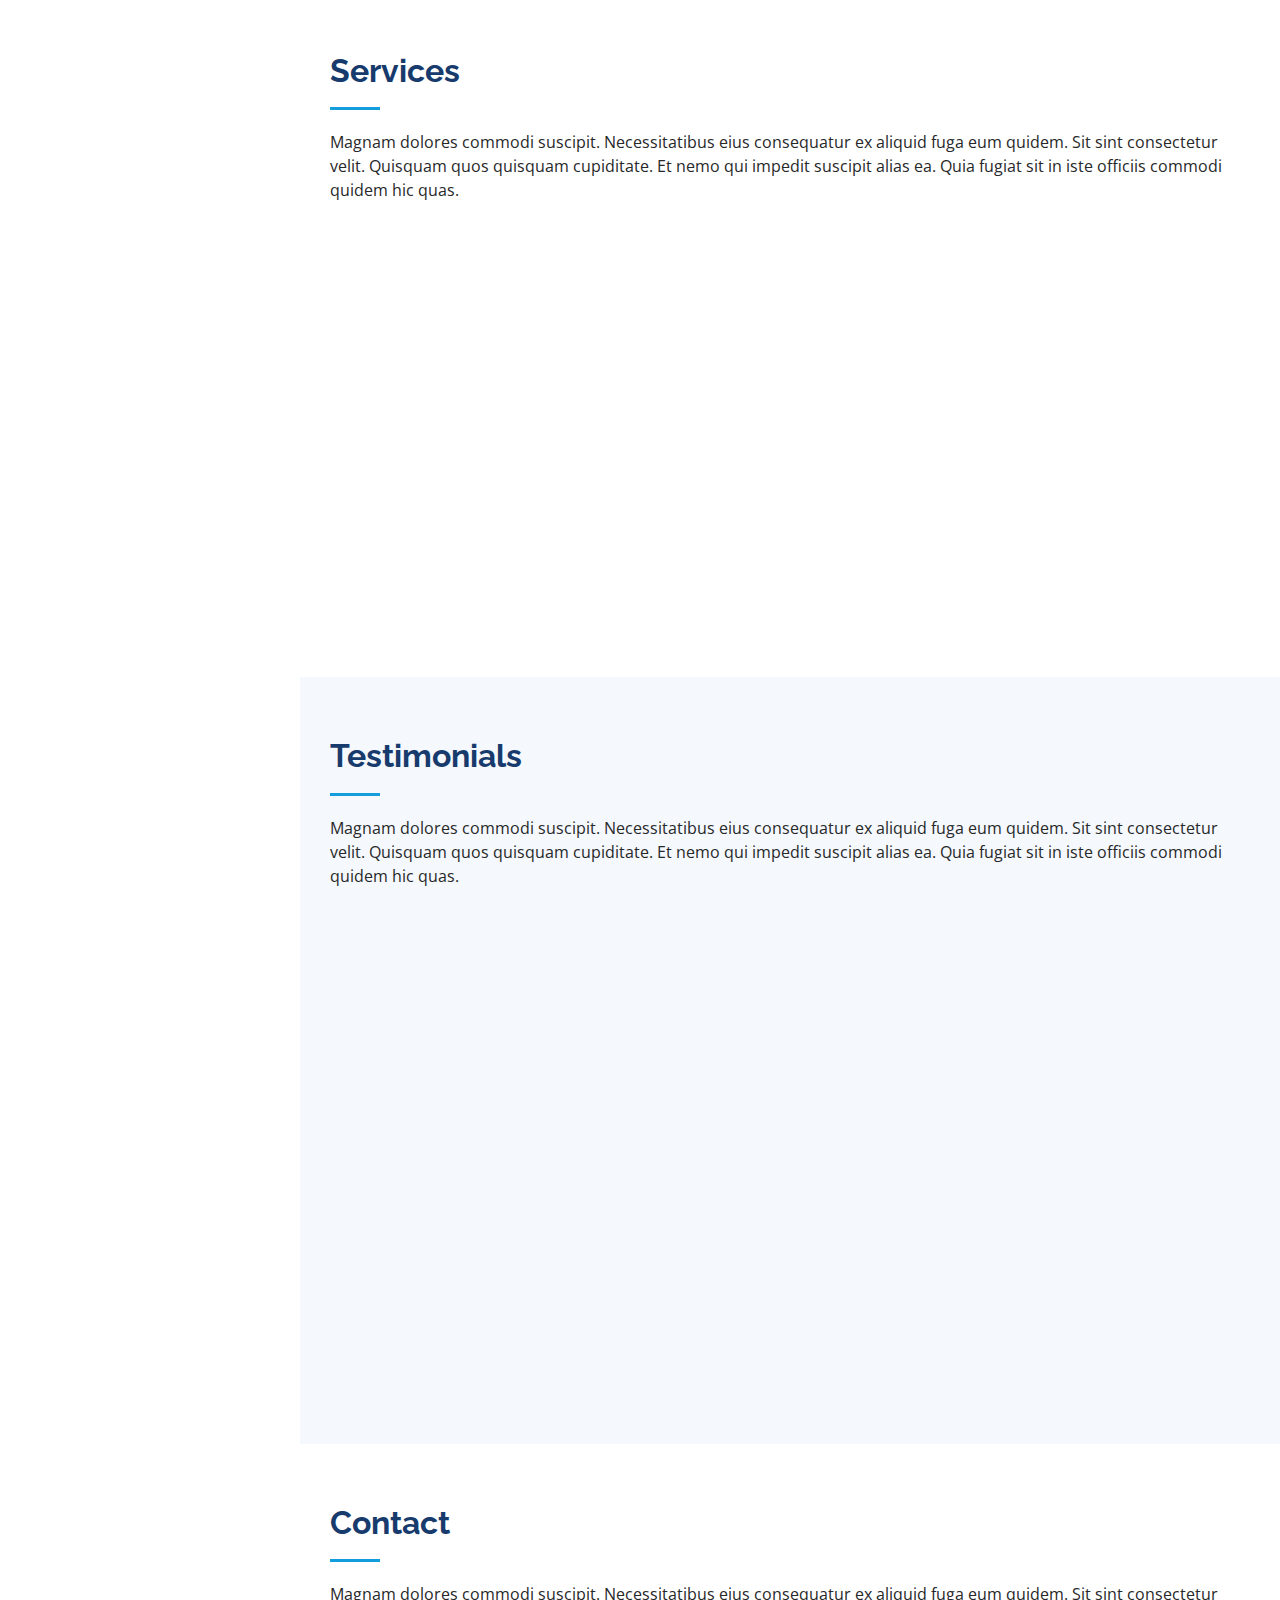
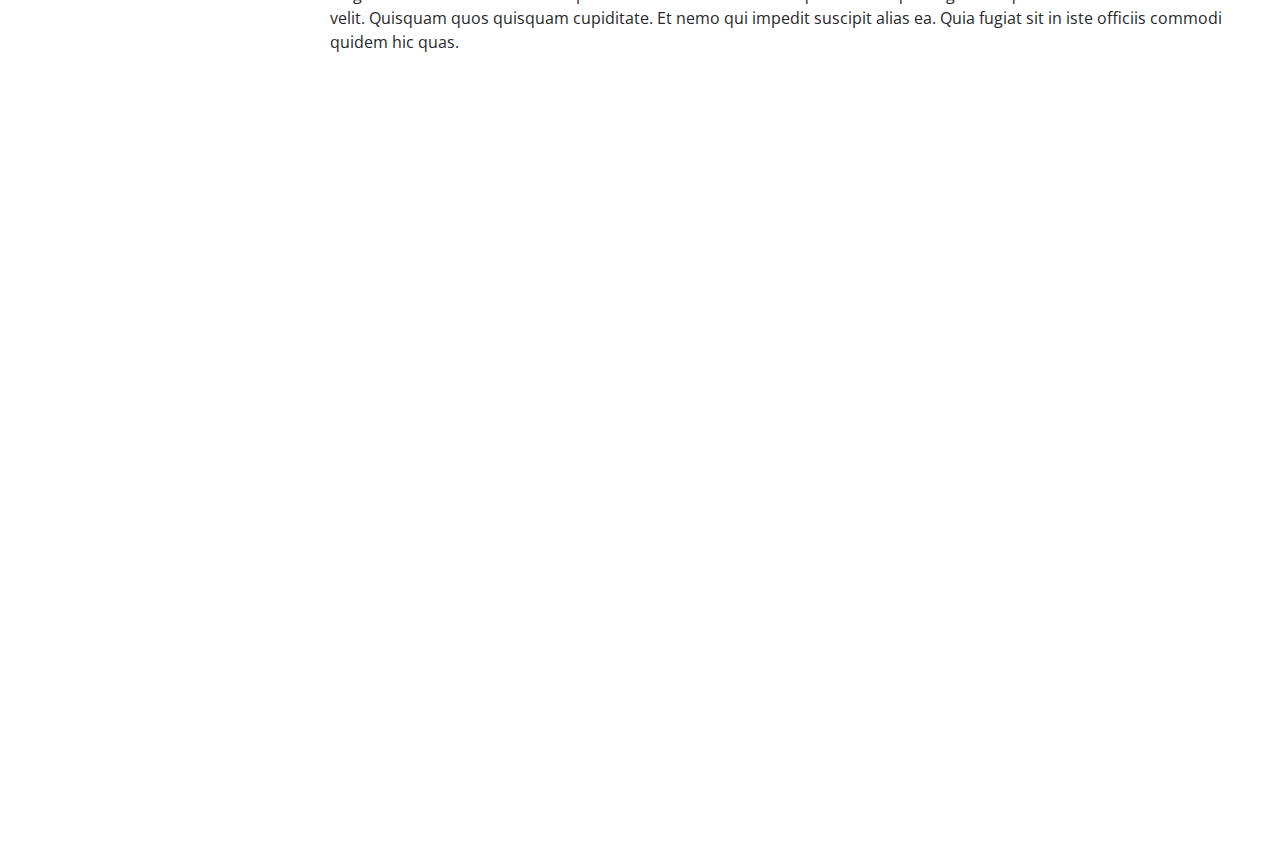
==== commit 4ac97fe1: "linkedin" ====
--- a/index.html
+++ b/index.html
@@ -52,8 +52,8 @@
           <a href="#" class="twitter"><i class="bx bxl-twitter"></i></a>
           <a href="#" class="facebook"><i class="bx bxl-facebook"></i></a>
           <a href="#" class="instagram"><i class="bx bxl-instagram"></i></a>
-          <a href="#" class="google-plus"><i class="bx bxl-skype"></i></a>
-          <a href="#" class="linkedin"><i class="bx bxl-linkedin"></i></a>
+          <a href="#" class="google-plus"><i class="bx bxl-github"></i></a>
+          <a href="https://www.linkedin.com/in/felipe-toro-galdamez-galtor/" class="linkedin"><i class="bx bxl-linkedin"></i></a>
         </div>
       </div>
 
@@ -576,7 +576,7 @@
               <div class="email">
                 <i class="bi bi-envelope"></i>
                 <h4>Email:</h4>
-                <p>info@example.com</p>
+                <p>felipetorog@gmail.com</p>
               </div>
 
               <div class="phone">
--- a/assets/css/style.css
+++ b/assets/css/style.css
@@ -20,7 +20,7 @@
 }
 
 a:hover {
-  color: #37b3ed;
+  color: #37edb3;
   text-decoration: none;
 }
 
